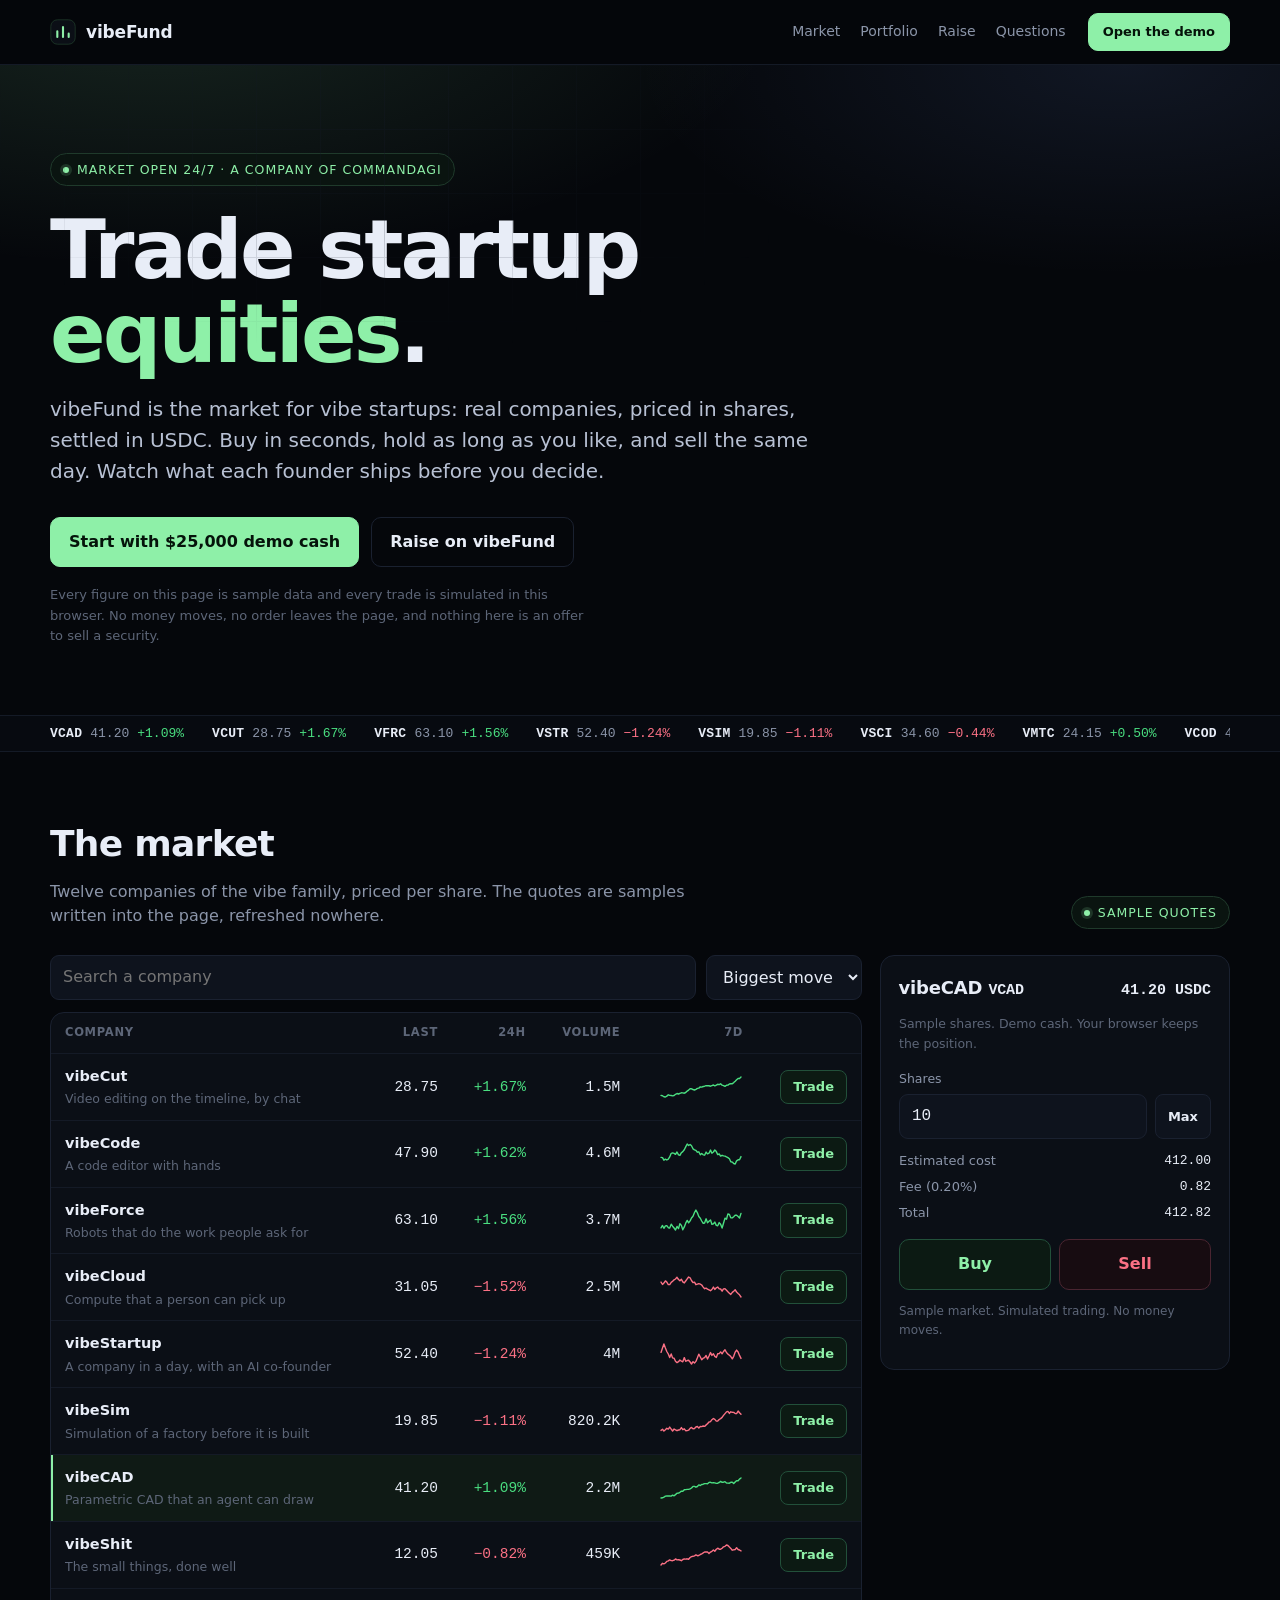
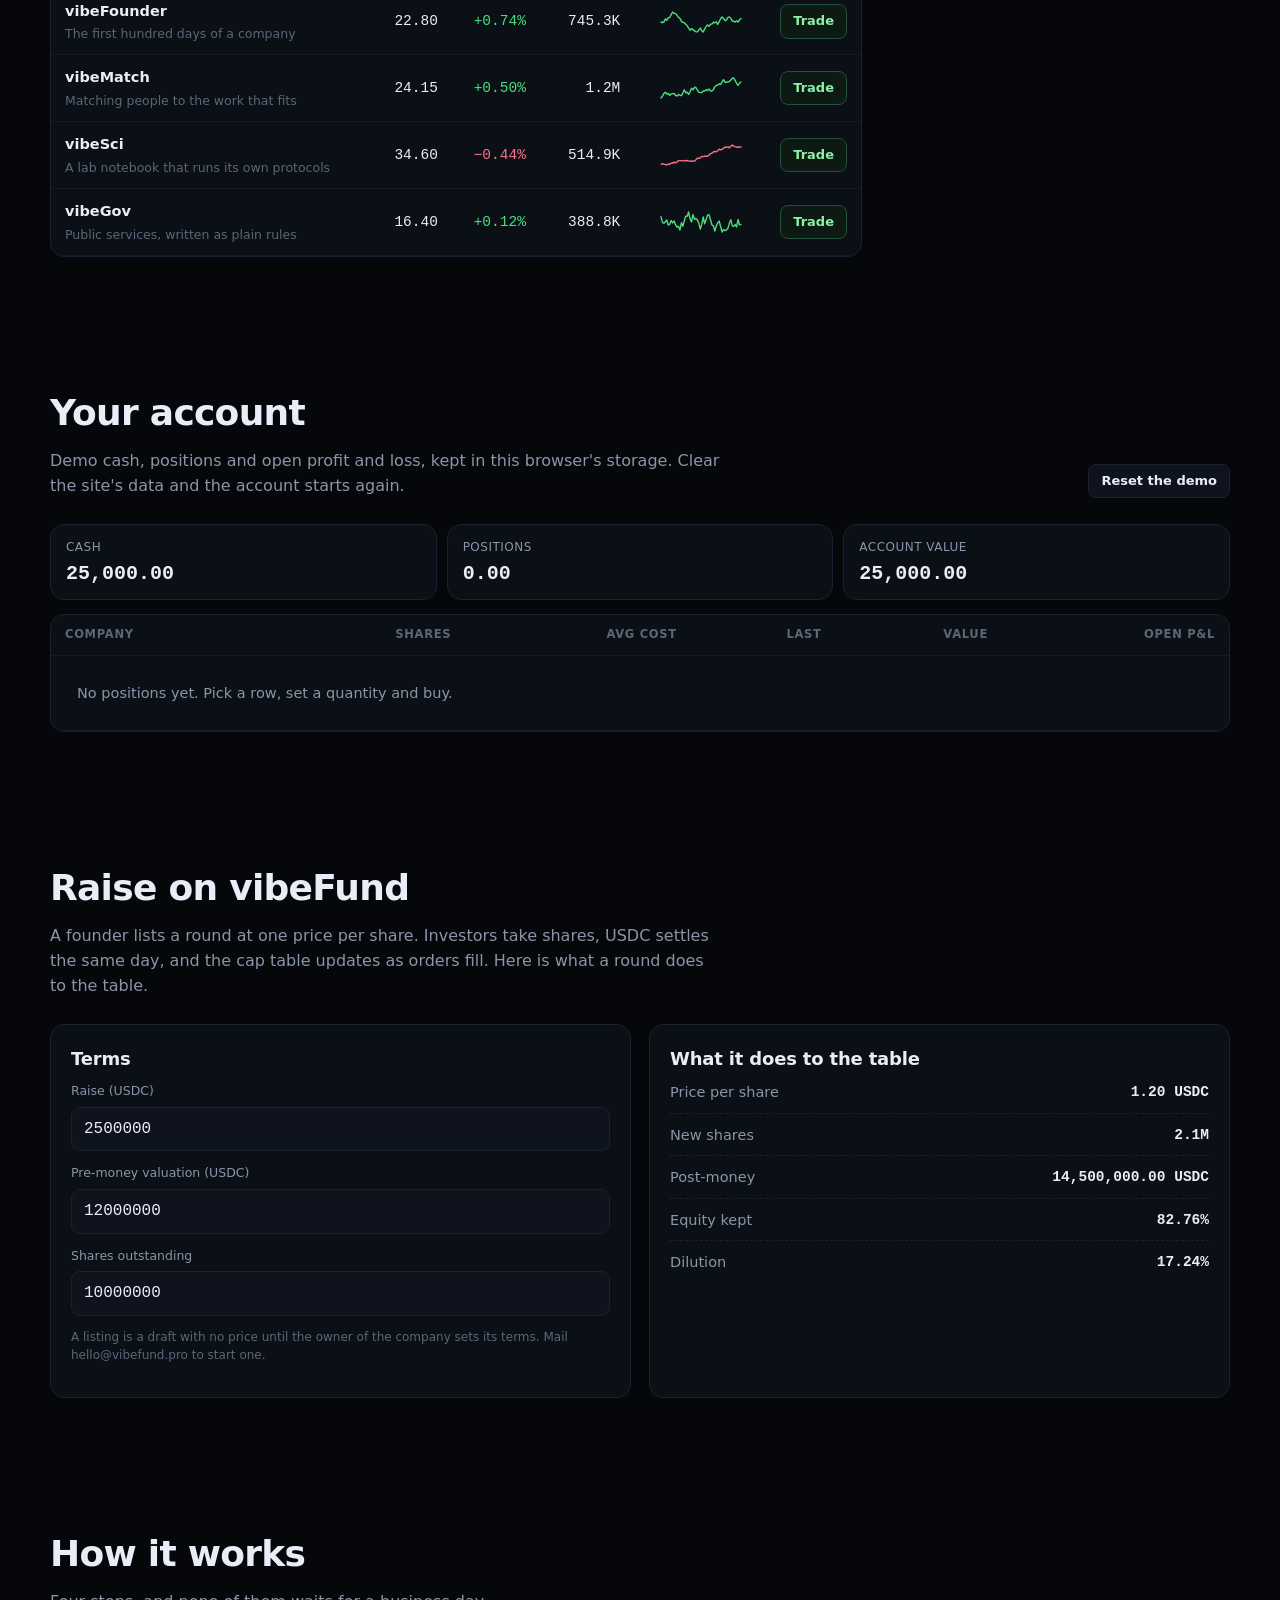
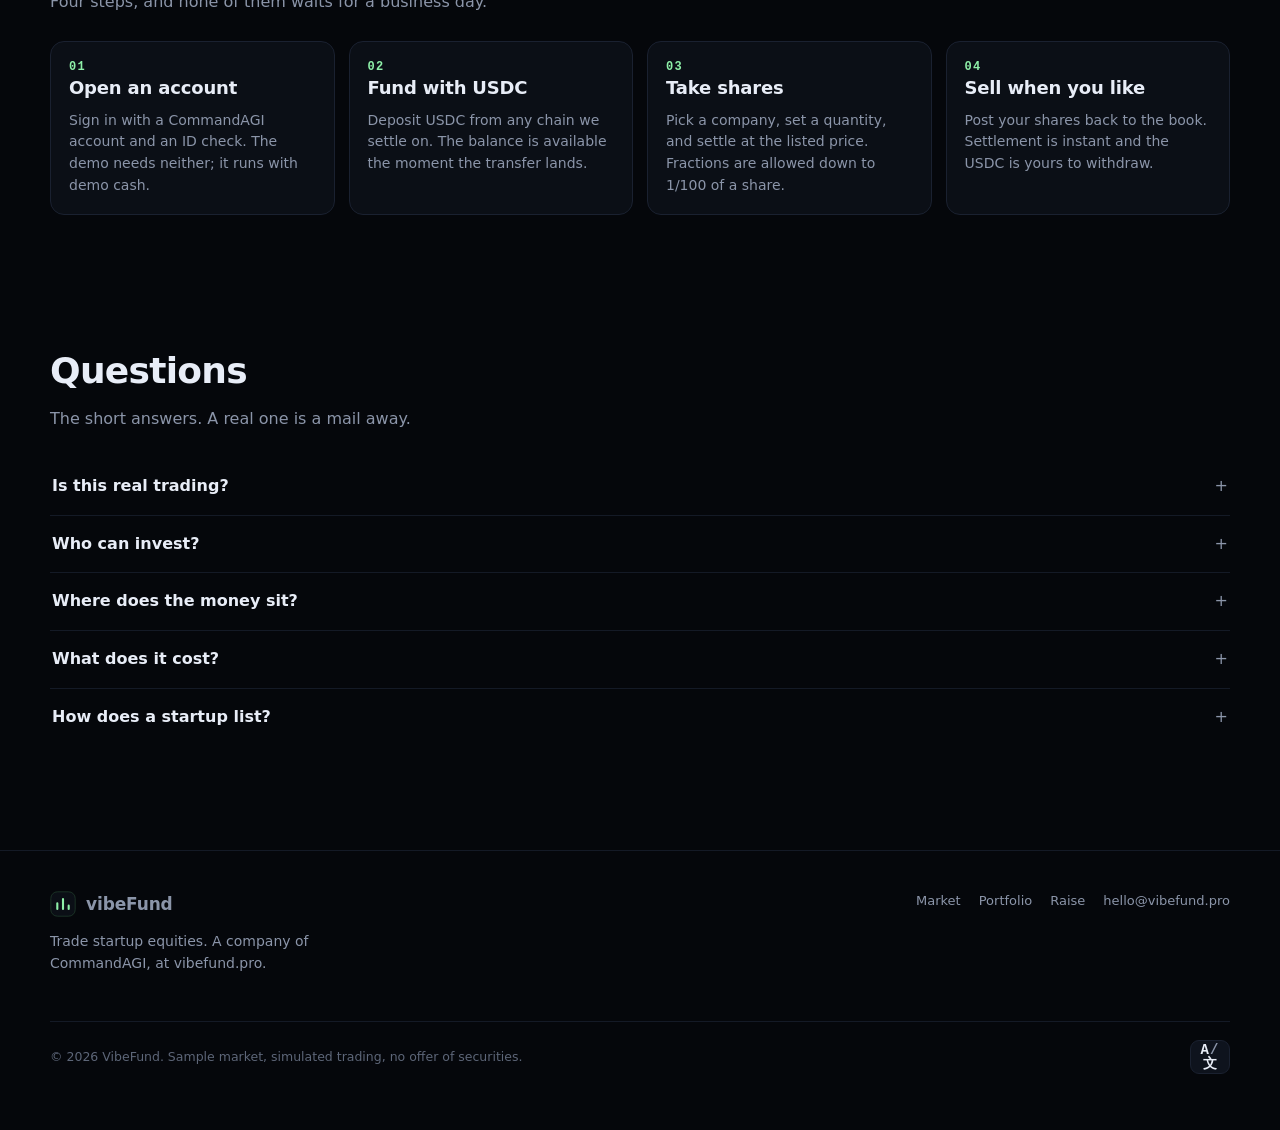
==== index.html @ a97413b3 "VibeFund as it is live on 2026-10-26 (deploy 4ececa54), mirrored from vibefund.commandagi.app" ====
<!doctype html>
<html lang="en">
<head>
<meta charset="utf-8">
<meta name="viewport" content="width=device-width, initial-scale=1">
<meta http-equiv="Content-Security-Policy" content="default-src 'self'; script-src 'self' https://static.cloudflareinsights.com; style-src 'self'; img-src 'self' data:; connect-src 'self' https://cloudflareinsights.com; font-src 'self'; form-action 'none'; base-uri 'none'">
<title>vibeFund — trade startup equities</title>
<meta name="description" content="vibeFund is the market for vibe startups: real companies, priced in shares, settled in USDC. The demo trades sample startups with simulated money in your browser.">
<meta name="theme-color" content="#05070b">
<meta property="og:title" content="vibeFund — trade startup equities">
<meta property="og:description" content="Real companies, priced in shares, settled in USDC. A company of CommandAGI.">
<meta property="og:type" content="website">
<link rel="icon" href="mark.svg" type="image/svg+xml">
<link rel="stylesheet" href="style.css">
<link rel="alternate" hreflang="en" href="/">
<link rel="alternate" hreflang="es" href="/es/">
<link rel="alternate" hreflang="zh-Hans" href="/zh/">
</head>
<body>
<a class="skip" href="#market">Skip to the market</a>

<header class="head">
  <div class="wrap head__in">
    <a class="brand" href="/">
      <svg viewBox="0 0 32 32" aria-hidden="true" focusable="false"><rect x="1" y="1" width="30" height="30" rx="8" fill="#0b0f16" stroke="#1f3a2b"/><path d="M9 22V15M16 22V10M23 22V18" stroke="#8ef0a8" stroke-width="2.6" stroke-linecap="round"/></svg>
      <span class="brand__word">vibeFund</span>
    </a>
    <nav aria-label="Sections">
      <a href="#market">Market</a>
      <a href="#portfolio">Portfolio</a>
      <a href="#raise">Raise</a>
      <a href="#questions">Questions</a>
    </nav>
    <a class="btn btn--primary" href="#market">Open the demo</a>
  </div>
</header>

<section class="hero">
  <div class="wrap">
    <span class="eyebrow"><span class="dot" aria-hidden="true"></span>Market open 24/7 · a company of CommandAGI</span>
    <h1>Trade startup <em>equities</em>.</h1>
    <p class="lead">vibeFund is the market for vibe startups: real companies, priced in shares, settled in USDC. Buy in seconds, hold as long as you like, and sell the same day. Watch what each founder ships before you decide.</p>
    <div class="acts">
      <a class="btn btn--primary" href="#market">Start with $25,000 demo cash</a>
      <a class="btn btn--ghost" href="#raise">Raise on vibeFund</a>
    </div>
    <p class="fine">Every figure on this page is sample data and every trade is simulated in this browser. No money moves, no order leaves the page, and nothing here is an offer to sell a security.</p>
  </div>
</section>

<div class="ticker" aria-hidden="true">
  <div class="wrap"><div class="ticker__track" id="ticker-track"></div></div>
</div>

<section class="band" id="market">
  <div class="wrap">
    <div class="band__head">
      <div>
        <h2>The market</h2>
        <p class="sub">Twelve companies of the vibe family, priced per share. The quotes are samples written into the page, refreshed nowhere.</p>
      </div>
      <span class="eyebrow"><span class="dot" aria-hidden="true"></span>Sample quotes</span>
    </div>

    <div class="floor">
      <div>
        <div class="controls">
          <label class="sr-only" for="filter">Search the market</label>
          <input id="filter" type="search" placeholder="Search a company" autocomplete="off">
          <label class="sr-only" for="sort">Sort by</label>
          <select id="sort">
            <option value="change">Biggest move</option>
            <option value="volume">Most traded</option>
            <option value="price">Price</option>
            <option value="name">Name</option>
          </select>
        </div>
        <div class="card table-scroll">
          <table>
            <caption class="sr-only">The vibe family's sample share prices</caption>
            <thead>
              <tr><th scope="col">Company</th><th scope="col">Last</th><th scope="col">24h</th><th scope="col" class="hide-sm">Volume</th><th scope="col" class="hide-sm">7d</th><th scope="col"><span class="sr-only">Trade</span></th></tr>
            </thead>
            <tbody id="market-body"></tbody>
          </table>
        </div>
        <noscript><p class="sub" style="margin-top:14px">The trading demo needs JavaScript. The rest of the page reads without it.</p></noscript>
      </div>

      <aside class="card ticket" aria-labelledby="ticket-title">
        <div class="ticket__head">
          <h3 id="ticket-title"><span id="ticket-name">vibeCAD</span> <span class="ticket__price" id="ticket-ticker">VCAD</span></h3>
          <span class="ticket__price" id="ticket-price">41.20 USDC</span>
        </div>
        <p class="ticket__hint">Sample shares. Demo cash. Your browser keeps the position.</p>
        <div class="field">
          <label for="qty">Shares</label>
          <div class="row">
            <input id="qty" type="number" min="1" step="1" value="10" inputmode="numeric">
            <button class="btn btn--tiny" type="button" id="qty-max">Max</button>
          </div>
        </div>
        <div class="ticket__est">
          <div><span id="est-label">Estimated cost</span><b id="est-cost">0.00</b></div>
          <div><span id="fee-label">Fee (0.20%)</span><b id="est-fee">0.00</b></div>
          <div><span id="total-label">Total</span><b id="est-total">0.00</b></div>
        </div>
        <div class="ticket__acts">
          <button class="btn btn--buy" type="button" id="ticket-buy">Buy</button>
          <button class="btn btn--sell" type="button" id="ticket-sell">Sell</button>
        </div>
        <p class="ticket__note" id="holdings-line"></p>
        <p class="ticket__note" id="sample-note">Sample market. Simulated trading. No money moves.</p>
      </aside>
    </div>
  </div>
</section>

<section class="band" id="portfolio">
  <div class="wrap">
    <div class="band__head">
      <div>
        <h2>Your account</h2>
        <p class="sub">Demo cash, positions and open profit and loss, kept in this browser's storage. Clear the site's data and the account starts again.</p>
      </div>
      <button class="btn btn--tiny" type="button" id="reset">Reset the demo</button>
    </div>
    <div class="stat-row">
      <div class="card stat"><div class="stat__k">Cash</div><div class="stat__v" id="stat-cash">25,000.00</div></div>
      <div class="card stat"><div class="stat__k">Positions</div><div class="stat__v" id="stat-holdings">0.00</div></div>
      <div class="card stat"><div class="stat__k">Account value</div><div class="stat__v" id="stat-total">25,000.00</div></div>
    </div>
    <div class="card table-scroll">
      <table class="holdings">
        <caption class="sr-only">Your demo positions</caption>
        <thead><tr><th scope="col">Company</th><th scope="col">Shares</th><th scope="col">Avg cost</th><th scope="col">Last</th><th scope="col">Value</th><th scope="col">Open P&amp;L</th></tr></thead>
        <tbody id="positions-body"></tbody>
      </table>
    </div>
  </div>
</section>

<section class="band" id="raise">
  <div class="wrap">
    <div class="band__head">
      <div>
        <h2>Raise on vibeFund</h2>
        <p class="sub">A founder lists a round at one price per share. Investors take shares, USDC settles the same day, and the cap table updates as orders fill. Here is what a round does to the table.</p>
      </div>
    </div>
    <div class="raise">
      <div class="card">
        <h3>Terms</h3>
        <div class="field">
          <label for="raise-amount">Raise (USDC)</label>
          <input id="raise-amount" type="number" min="0" step="50000" value="2500000" inputmode="numeric">
        </div>
        <div class="field">
          <label for="raise-pre">Pre-money valuation (USDC)</label>
          <input id="raise-pre" type="number" min="0" step="500000" value="12000000" inputmode="numeric">
        </div>
        <div class="field">
          <label for="raise-shares">Shares outstanding</label>
          <input id="raise-shares" type="number" min="1" step="100000" value="10000000" inputmode="numeric">
        </div>
        <p class="ticket__note">A listing is a draft with no price until the owner of the company sets its terms. Mail <a href="mailto:hello@vibefund.pro">hello@vibefund.pro</a> to start one.</p>
      </div>
      <div class="card">
        <h3>What it does to the table</h3>
        <div class="out" id="raise-out"></div>
      </div>
    </div>
  </div>
</section>

<section class="band" id="how">
  <div class="wrap">
    <div class="band__head"><div><h2>How it works</h2><p class="sub">Four steps, and none of them waits for a business day.</p></div></div>
    <div class="steps">
      <div class="card step"><div class="step__n">01</div><h3>Open an account</h3><p>Sign in with a CommandAGI account and an ID check. The demo needs neither; it runs with demo cash.</p></div>
      <div class="card step"><div class="step__n">02</div><h3>Fund with USDC</h3><p>Deposit USDC from any chain we settle on. The balance is available the moment the transfer lands.</p></div>
      <div class="card step"><div class="step__n">03</div><h3>Take shares</h3><p>Pick a company, set a quantity, and settle at the listed price. Fractions are allowed down to 1/100 of a share.</p></div>
      <div class="card step"><div class="step__n">04</div><h3>Sell when you like</h3><p>Post your shares back to the book. Settlement is instant and the USDC is yours to withdraw.</p></div>
    </div>
  </div>
</section>

<section class="band" id="questions">
  <div class="wrap">
    <div class="band__head"><div><h2>Questions</h2><p class="sub">The short answers. A real one is a mail away.</p></div></div>
    <details>
      <summary>Is this real trading?</summary>
      <p>No. This first version is a demo: the twelve companies and their prices are sample data written into the page, and the trades change numbers in your browser's storage. The market for real shares, with real settlement, opens when the owner launches it.</p>
    </details>
    <details>
      <summary>Who can invest?</summary>
      <p>Accredited investors in the jurisdictions vibeFund is registered in, and nobody else until that changes. The demo asks for nothing, so treat it as a picture of the product, not as an account.</p>
    </details>
    <details>
      <summary>Where does the money sit?</summary>
      <p>USDC in custody with the licensed custodian, in an account in your name. vibeFund does not lend it, stake it or hold it on its own book.</p>
    </details>
    <details>
      <summary>What does it cost?</summary>
      <p>No deposit or withdrawal fee and 0.20% per trade, both shown on the ticket before you confirm. The owner sets the final schedule before launch.</p>
    </details>
    <details>
      <summary>How does a startup list?</summary>
      <p>The founder sets a raise, a pre-money valuation and the shares outstanding. vibeFund reviews the company and its filings, then the round opens at one price per share. Write to <a href="mailto:hello@vibefund.pro">hello@vibefund.pro</a>.</p>
    </details>
  </div>
</section>

<footer class="foot">
  <div class="wrap">
    <div class="foot__cols">
      <div class="foot__pitch">
        <a class="brand" href="/"><svg viewBox="0 0 32 32" aria-hidden="true" focusable="false"><rect x="1" y="1" width="30" height="30" rx="8" fill="#0b0f16" stroke="#1f3a2b"/><path d="M9 22V15M16 22V10M23 22V18" stroke="#8ef0a8" stroke-width="2.6" stroke-linecap="round"/></svg><span class="brand__word">vibeFund</span></a>
        <p>Trade startup equities. A company of CommandAGI, at vibefund.pro.</p>
      </div>
      <div class="foot__links">
        <a href="#market">Market</a>
        <a href="#portfolio">Portfolio</a>
        <a href="#raise">Raise</a>
        <a href="mailto:hello@vibefund.pro">hello@vibefund.pro</a>
      </div>
    </div>
    <div class="foot__base">
      <span>© 2026 VibeFund. Sample market, simulated trading, no offer of securities.</span>
      <div class="lang">
        <button type="button" class="lang-btn" commandfor="lang-dialog" command="show-modal" aria-haspopup="dialog" aria-label="Language" title="Language"><span class="lang-btn__glyph" aria-hidden="true">A<span>/</span><span lang="zh-Hans">文</span></span></button>
        <noscript><nav class="lang-links" aria-label="Languages"><a href="/" hreflang="en">English</a><a href="/es/" hreflang="es">Español</a><a href="/zh/" hreflang="zh-Hans">简体中文</a></nav></noscript>
        <dialog id="lang-dialog" class="lang-dialog" aria-labelledby="lang-dialog-title" closedby="any">
          <div class="lang-dialog__box">
            <div class="lang-dialog__head">
              <h2 id="lang-dialog-title">Language</h2>
              <form method="dialog"><button class="lang-dialog__close" aria-label="Close"><svg viewBox="0 0 16 16" aria-hidden="true" focusable="false"><path d="M3.5 3.5l9 9M12.5 3.5l-9 9" stroke="currentColor" stroke-width="1.5" stroke-linecap="round"/></svg></button></form>
            </div>
            <ul class="lang-list">
              <li><a href="/" hreflang="en" aria-current="true"><span lang="en">English</span><svg class="lang-list__check" viewBox="0 0 16 16" aria-hidden="true" focusable="false"><path d="M3 8.5l3.2 3L13 4.5" fill="none" stroke="currentColor" stroke-width="1.6" stroke-linecap="round" stroke-linejoin="round"/></svg></a></li>
              <li><a href="/es/" hreflang="es"><span lang="es">Español</span></a></li>
              <li><a href="/zh/" hreflang="zh-Hans"><span lang="zh-Hans">简体中文</span></a></li>
            </ul>
          </div>
        </dialog>
      </div>
    </div>
  </div>
</footer>

<div class="toast" id="toast" role="status" aria-live="polite" data-show="false"></div>
<script src="app.js" defer></script>
</body>
</html>
---- style.css ----
/* vibeFund: one stylesheet for every locale's page. No external font, no image of a person. */

:root {
    --bg: #05070b;
    --panel: #0b0f16;
    --panel-2: #0e131d;
    --line: #1a2130;
    --line-soft: #141a26;
    --ink: #e8edf7;
    --muted: #8b95a9;
    --dim: #5d6678;
    --accent: #8ef0a8;
    --accent-ink: #05130a;
    --up: #4ade80;
    --down: #fb7185;
    --radius: 14px;
    --wrap: 1180px;
    --mono: ui-monospace, SFMono-Regular, "SF Mono", Menlo, Consolas, "Liberation Mono", monospace;
    color-scheme: dark;
}

* { box-sizing: border-box; }

html { scroll-behavior: smooth; }

body {
    margin: 0;
    background: var(--bg);
    color: var(--ink);
    font: 16px/1.55 system-ui, -apple-system, "Segoe UI", Roboto, "Helvetica Neue", Arial, sans-serif;
    -webkit-font-smoothing: antialiased;
}

a { color: inherit; text-decoration: none; }
a:hover { color: var(--accent); }

.wrap { width: min(var(--wrap), 100% - 40px); margin-inline: auto; }

.skip {
    position: absolute; left: -9999px; top: 0; background: var(--accent); color: var(--accent-ink);
    padding: 10px 14px; border-radius: 0 0 10px 0; font-weight: 600;
}
.skip:focus { left: 0; z-index: 20; }

/* the head */

.head {
    position: sticky; top: 0; z-index: 10;
    background: color-mix(in srgb, var(--bg) 88%, transparent);
    backdrop-filter: blur(10px);
    border-bottom: 1px solid var(--line-soft);
}
.head__in { display: flex; align-items: center; gap: 22px; height: 64px; }
.brand { display: flex; align-items: center; gap: 10px; font-weight: 650; letter-spacing: -0.01em; }
.brand svg { width: 26px; height: 26px; display: block; }
.brand__word { font-size: 17px; }
.head nav { display: flex; gap: 20px; margin-inline-start: auto; font-size: 14px; color: var(--muted); }
.head nav a:hover { color: var(--ink); }
.head .btn { padding: 8px 14px; font-size: 13px; }
@media (max-width: 720px) { .head nav { display: none; } }

/* buttons */

.btn {
    display: inline-flex; align-items: center; gap: 8px; border: 1px solid var(--line);
    background: var(--panel-2); color: var(--ink); font: inherit; font-weight: 600;
    padding: 12px 18px; border-radius: 10px; cursor: pointer; transition: border-color .15s, background .15s, transform .05s;
}
.btn:hover { border-color: #2a3550; }
.btn:active { transform: translateY(1px); }
.btn--primary { background: var(--accent); border-color: var(--accent); color: var(--accent-ink); }
.btn--primary:hover { background: #a6f6ba; }
.btn--ghost { background: transparent; }
.btn--buy { border-color: #22503a; color: var(--accent); background: #0c1a13; }
.btn--sell { border-color: #4a2531; color: var(--down); background: #170c11; }
.btn--tiny { padding: 6px 12px; font-size: 13px; border-radius: 8px; }

/* hero */

.hero { position: relative; padding: 88px 0 56px; overflow: hidden; }
.hero::before {
    content: ""; position: absolute; inset: 0;
    background:
        radial-gradient(900px 380px at 12% -10%, rgba(142, 240, 168, .13), transparent 70%),
        radial-gradient(700px 300px at 88% 0%, rgba(122, 162, 255, .10), transparent 70%),
        linear-gradient(180deg, transparent 60%, var(--bg));
    pointer-events: none;
}
.hero::after {
    content: ""; position: absolute; inset: 0; pointer-events: none; opacity: .35;
    background-image: linear-gradient(var(--line-soft) 1px, transparent 1px), linear-gradient(90deg, var(--line-soft) 1px, transparent 1px);
    background-size: 64px 64px;
    mask-image: radial-gradient(600px 300px at 30% 10%, #000, transparent 75%);
}
.hero > * { position: relative; }
.eyebrow {
    display: inline-flex; align-items: center; gap: 8px; font-size: 12.5px; letter-spacing: .08em;
    text-transform: uppercase; color: var(--accent); border: 1px solid #1f3a2b; background: #0a1410;
    padding: 6px 12px; border-radius: 999px;
}
.eyebrow .dot { width: 6px; height: 6px; border-radius: 50%; background: var(--accent); box-shadow: 0 0 0 3px rgba(142,240,168,.15); }
.hero h1 {
    font-size: clamp(42px, 7vw, 82px); line-height: 1.02; letter-spacing: -0.035em;
    margin: 22px 0 18px; max-width: 15ch; font-weight: 680;
}
.hero h1 em { font-style: normal; color: var(--accent); }
.hero p.lead { font-size: clamp(17px, 2vw, 20px); color: #b8c1d4; max-width: 62ch; margin: 0 0 30px; }
.hero .acts { display: flex; flex-wrap: wrap; gap: 12px; }
.hero .fine { margin-top: 18px; font-size: 13px; color: var(--dim); max-width: 66ch; }

/* the strip of prices under the hero */

.ticker { border-block: 1px solid var(--line-soft); background: #070a10; overflow: clip; }
.ticker .wrap { overflow: clip; }
.ticker__track { display: flex; gap: 28px; padding: 11px 0; font: 13px/1 var(--mono); color: var(--muted); white-space: nowrap; min-width: 0; }
.ticker__item { display: inline-flex; gap: 8px; align-items: baseline; }
.ticker__item b { color: var(--ink); font-weight: 600; letter-spacing: .02em; }

/* sections */

section.band { padding: 64px 0; }
.band__head { display: flex; align-items: end; justify-content: space-between; gap: 20px; margin-bottom: 26px; flex-wrap: wrap; }
h2 { font-size: clamp(26px, 3vw, 36px); letter-spacing: -0.02em; margin: 0 0 8px; font-weight: 650; }
h3 { font-size: 18px; margin: 0 0 8px; letter-spacing: -0.01em; }
.sub { color: var(--muted); margin: 0; max-width: 66ch; }

.card { background: var(--panel); border: 1px solid var(--line); border-radius: var(--radius); }

/* the trading floor */

.floor { display: grid; grid-template-columns: minmax(0, 1fr) 350px; gap: 18px; align-items: start; }
@media (max-width: 980px) { .floor { grid-template-columns: 1fr; } }

.controls { display: flex; gap: 10px; flex-wrap: wrap; margin-bottom: 12px; }
.controls input, .controls select, .field input, .field select {
    font: inherit; color: var(--ink); background: var(--panel-2); border: 1px solid var(--line);
    border-radius: 9px; padding: 9px 12px; min-width: 0;
}
.controls input[type="search"] { flex: 1 1 220px; }
.controls :focus-visible, .field input:focus-visible, .field select:focus-visible, .btn:focus-visible {
    outline: 2px solid var(--accent); outline-offset: 2px;
}

.stat-row { display: grid; grid-template-columns: repeat(3, minmax(0, 1fr)); gap: 10px; margin-bottom: 14px; }
.stat { padding: 13px 15px; }
.stat__k { font-size: 12px; color: var(--muted); letter-spacing: .04em; text-transform: uppercase; }
.stat__v { font: 600 20px/1.2 var(--mono); font-variant-numeric: tabular-nums; margin-top: 5px; }
.stat__v small { font: 500 12px var(--mono); color: var(--muted); }

/* A table wider than a phone scrolls inside its card; the page itself never scrolls sideways. */
.table-scroll { overflow-x: auto; }
.table-scroll table { min-width: 620px; }
@media (max-width: 720px) {
    .table-scroll table { min-width: 460px; }
    .hide-sm { display: none; }
}

table { width: 100%; border-collapse: collapse; }
th, td { text-align: right; padding: 11px 14px; border-bottom: 1px solid var(--line-soft); white-space: nowrap; }
th { font-size: 11.5px; letter-spacing: .06em; text-transform: uppercase; color: var(--dim); font-weight: 600; }
th:first-child, td:first-child { text-align: left; }
tbody tr { cursor: pointer; }
tbody tr:hover { background: #0d131d; }
tbody tr[aria-selected="true"] { background: #0f1a15; box-shadow: inset 2px 0 0 var(--accent); }
td { font-size: 14.5px; }
.num { font-family: var(--mono); font-variant-numeric: tabular-nums; }
.co { display: flex; flex-direction: column; gap: 2px; }
.co b { font-weight: 600; }
.co span { font-size: 12.5px; color: var(--dim); }
.up { color: var(--up); }
.down { color: var(--down); }
.spark { width: 84px; height: 24px; vertical-align: middle; }

.empty { padding: 26px; text-align: center; color: var(--muted); font-size: 14.5px; }

/* the ticket */

.ticket { position: sticky; top: 78px; padding: 18px; }
.ticket__head { display: flex; align-items: baseline; justify-content: space-between; gap: 10px; margin-bottom: 4px; }
.ticket__price { font: 600 15px var(--mono); }
.ticket__hint { color: var(--dim); font-size: 12.5px; margin: 0 0 16px; }
.field { display: grid; gap: 6px; margin-bottom: 12px; }
.field label { font-size: 12.5px; color: var(--muted); }
.field input { width: 100%; font-family: var(--mono); }
.field .row { display: flex; gap: 8px; }
.field .row input { flex: 1; }
.ticket__est { display: grid; gap: 6px; font-size: 13px; color: var(--muted); margin: 4px 0 16px; }
.ticket__est div { display: flex; justify-content: space-between; }
.ticket__est b { color: var(--ink); font-family: var(--mono); font-variant-numeric: tabular-nums; font-weight: 500; }
.ticket__acts { display: grid; grid-template-columns: 1fr 1fr; gap: 8px; }
.ticket__acts .btn { justify-content: center; }
.ticket__note { margin-top: 12px; font-size: 12px; color: var(--dim); }

/* portfolio */

.portfolio-grid { display: grid; grid-template-columns: minmax(0, 1fr); gap: 14px; }
.holdings > tbody > tr { cursor: default; }

/* raise */

.raise { display: grid; grid-template-columns: minmax(0, 1fr) minmax(0, 1fr); gap: 18px; }
@media (max-width: 860px) { .raise { grid-template-columns: 1fr; } }
.raise .card { padding: 20px; }
.out { display: grid; gap: 10px; }
.out div { display: flex; justify-content: space-between; gap: 12px; border-bottom: 1px dashed var(--line); padding-bottom: 9px; font-size: 14.5px; color: var(--muted); }
.out div:last-child { border-bottom: 0; }
.out b { font-family: var(--mono); font-variant-numeric: tabular-nums; color: var(--ink); font-weight: 600; }

/* steps and questions */

.steps { display: grid; grid-template-columns: repeat(4, minmax(0, 1fr)); gap: 14px; }
@media (max-width: 900px) { .steps { grid-template-columns: repeat(2, minmax(0, 1fr)); } }
@media (max-width: 560px) { .steps { grid-template-columns: 1fr; } }
.step { padding: 18px; }
.step__n { font: 600 12px var(--mono); color: var(--accent); letter-spacing: .1em; }
.step p { margin: 8px 0 0; font-size: 14px; color: var(--muted); }

details { border-bottom: 1px solid var(--line-soft); padding: 16px 2px; }
details:last-of-type { border-bottom: 0; }
summary { cursor: pointer; font-weight: 600; font-size: 16px; list-style: none; display: flex; justify-content: space-between; gap: 14px; }
summary::-webkit-details-marker { display: none; }
summary::after { content: "+"; color: var(--muted); font-weight: 400; }
details[open] summary::after { content: "–"; }
details p { color: var(--muted); margin: 10px 0 0; max-width: 78ch; }

/* the footer, with the language button (the A/文 glyph) */

.foot { border-top: 1px solid var(--line-soft); padding: 40px 0 56px; margin-top: 40px; }
.foot__cols { display: flex; flex-wrap: wrap; gap: 28px; justify-content: space-between; align-items: start; }
.foot__pitch { max-width: 40ch; color: var(--muted); font-size: 14px; }
.foot__base { display: flex; flex-wrap: wrap; align-items: center; justify-content: space-between; gap: 14px; margin-top: 32px; padding-top: 18px; border-top: 1px solid var(--line-soft); color: var(--dim); font-size: 12.5px; }
.foot__links { display: flex; gap: 18px; color: var(--muted); font-size: 13px; flex-wrap: wrap; }

.lang { position: relative; }
.lang-btn {
    display: inline-flex; align-items: center; justify-content: center; width: 40px; height: 34px;
    border: 1px solid var(--line); border-radius: 9px; background: var(--panel-2); color: var(--ink);
    font: 600 14px/1 var(--mono); cursor: pointer;
}
.lang-btn:hover { border-color: #2a3550; }
.lang-btn__glyph span:first-child { color: var(--muted); margin: 0 1px; }
.lang-dialog { border: 1px solid var(--line); border-radius: 16px; background: var(--panel); color: var(--ink); padding: 0; width: min(360px, 92vw); }
.lang-dialog::backdrop { background: rgba(0, 0, 0, .62); backdrop-filter: blur(3px); }
.lang-dialog__box { padding: 18px 20px 20px; }
.lang-dialog__head { display: flex; align-items: center; justify-content: space-between; margin-bottom: 12px; }
.lang-dialog__head h2 { font-size: 17px; margin: 0; }
.lang-dialog__close { border: 0; background: none; color: var(--muted); cursor: pointer; padding: 6px; border-radius: 8px; }
.lang-dialog__close:hover { background: var(--panel-2); color: var(--ink); }
.lang-dialog__close svg { width: 15px; height: 15px; display: block; }
.lang-list { list-style: none; margin: 0; padding: 0; display: grid; gap: 4px; }
.lang-list a { display: flex; align-items: center; justify-content: space-between; padding: 10px 12px; border-radius: 9px; border: 1px solid transparent; }
.lang-list a:hover { background: var(--panel-2); border-color: var(--line); }
.lang-list a[aria-current="true"] { background: #0c1a13; border-color: #1f3a2b; color: var(--accent); }
.lang-list__check { width: 15px; height: 15px; }
.lang-links { display: flex; gap: 10px; }
.lang-links a { border: 1px solid var(--line); border-radius: 8px; padding: 5px 9px; }

.sr-only {
    position: absolute; width: 1px; height: 1px; padding: 0; margin: -1px; overflow: hidden;
    clip: rect(0 0 0 0); white-space: nowrap; border: 0;
}

.toast {
    position: fixed; left: 50%; bottom: 24px; transform: translate(-50%, 20px); opacity: 0;
    background: var(--accent); color: var(--accent-ink); font-weight: 600; font-size: 14px;
    padding: 10px 16px; border-radius: 10px; pointer-events: none; transition: opacity .18s, transform .18s; z-index: 30;
}
.toast[data-show="true"] { opacity: 1; transform: translate(-50%, 0); }

@media (prefers-reduced-motion: reduce) {
    html { scroll-behavior: auto; }
    .toast { transition: none; }
    .btn { transition: none; }
}
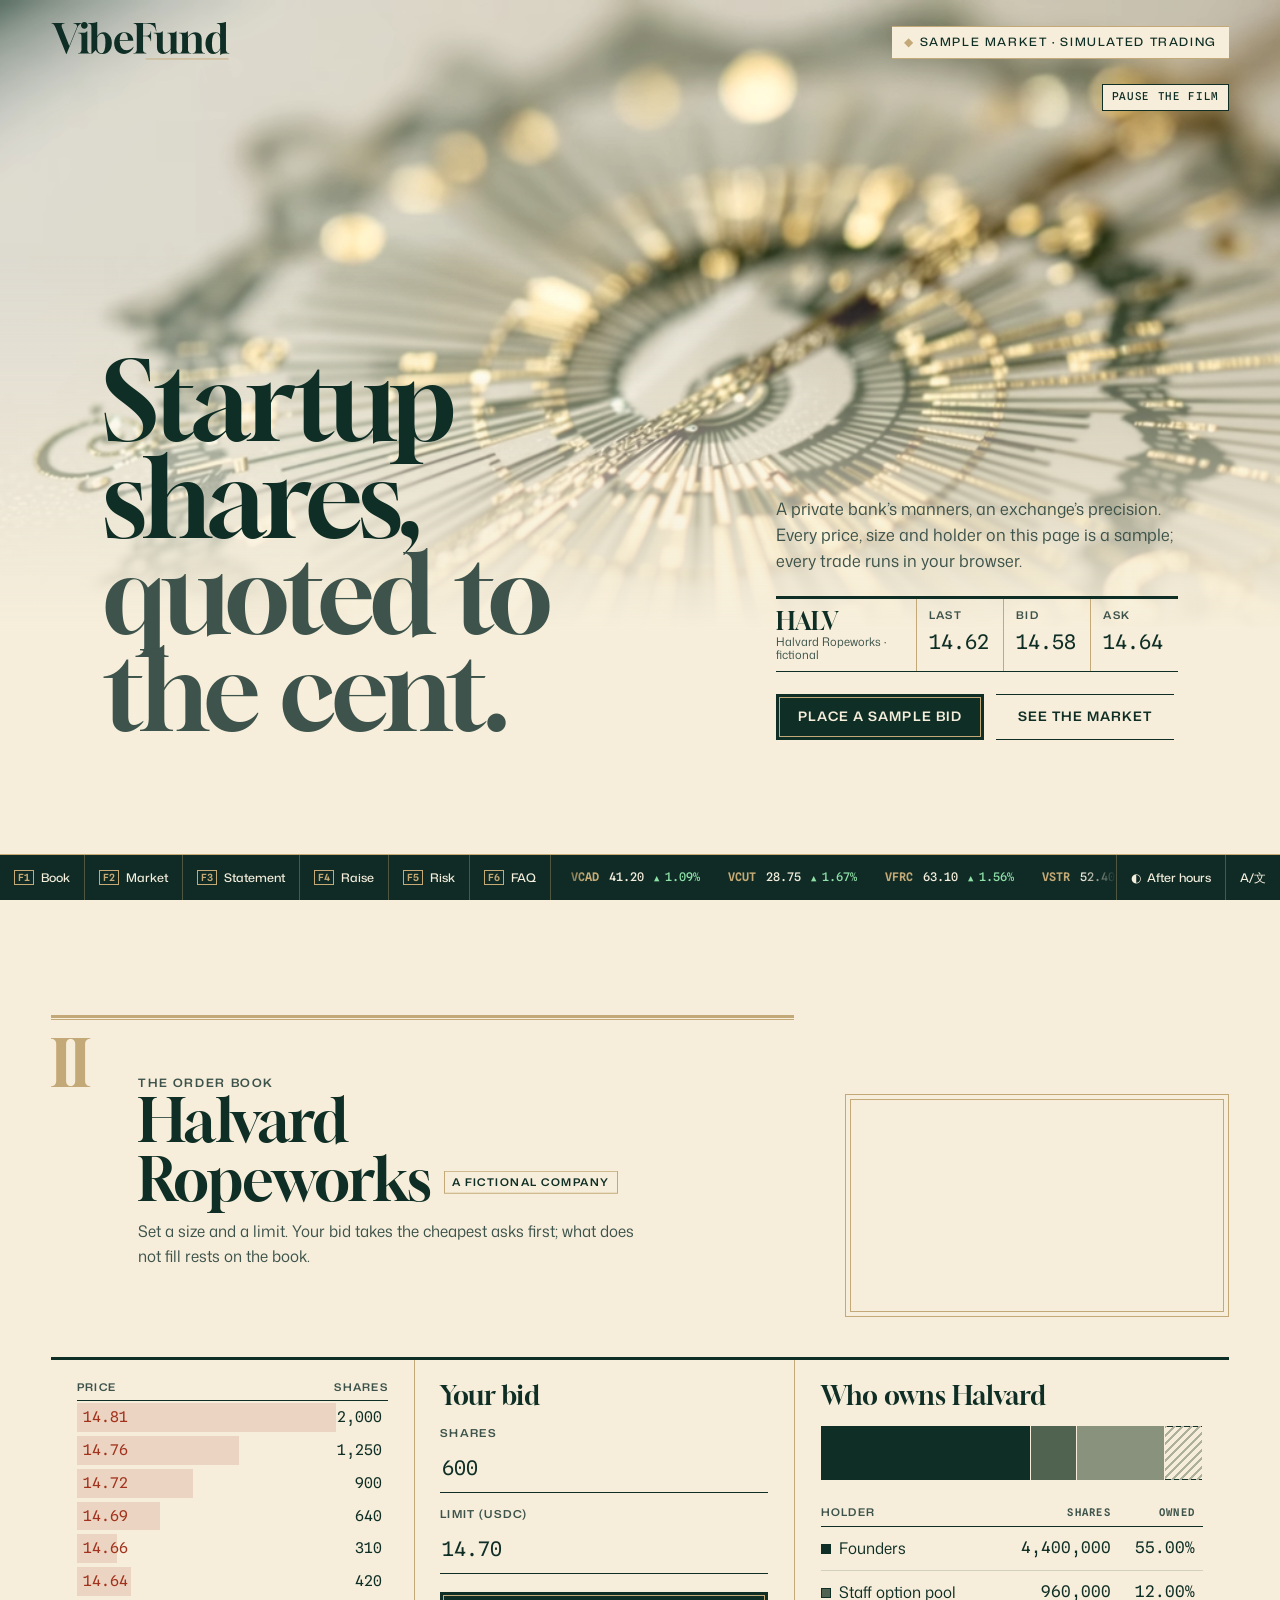
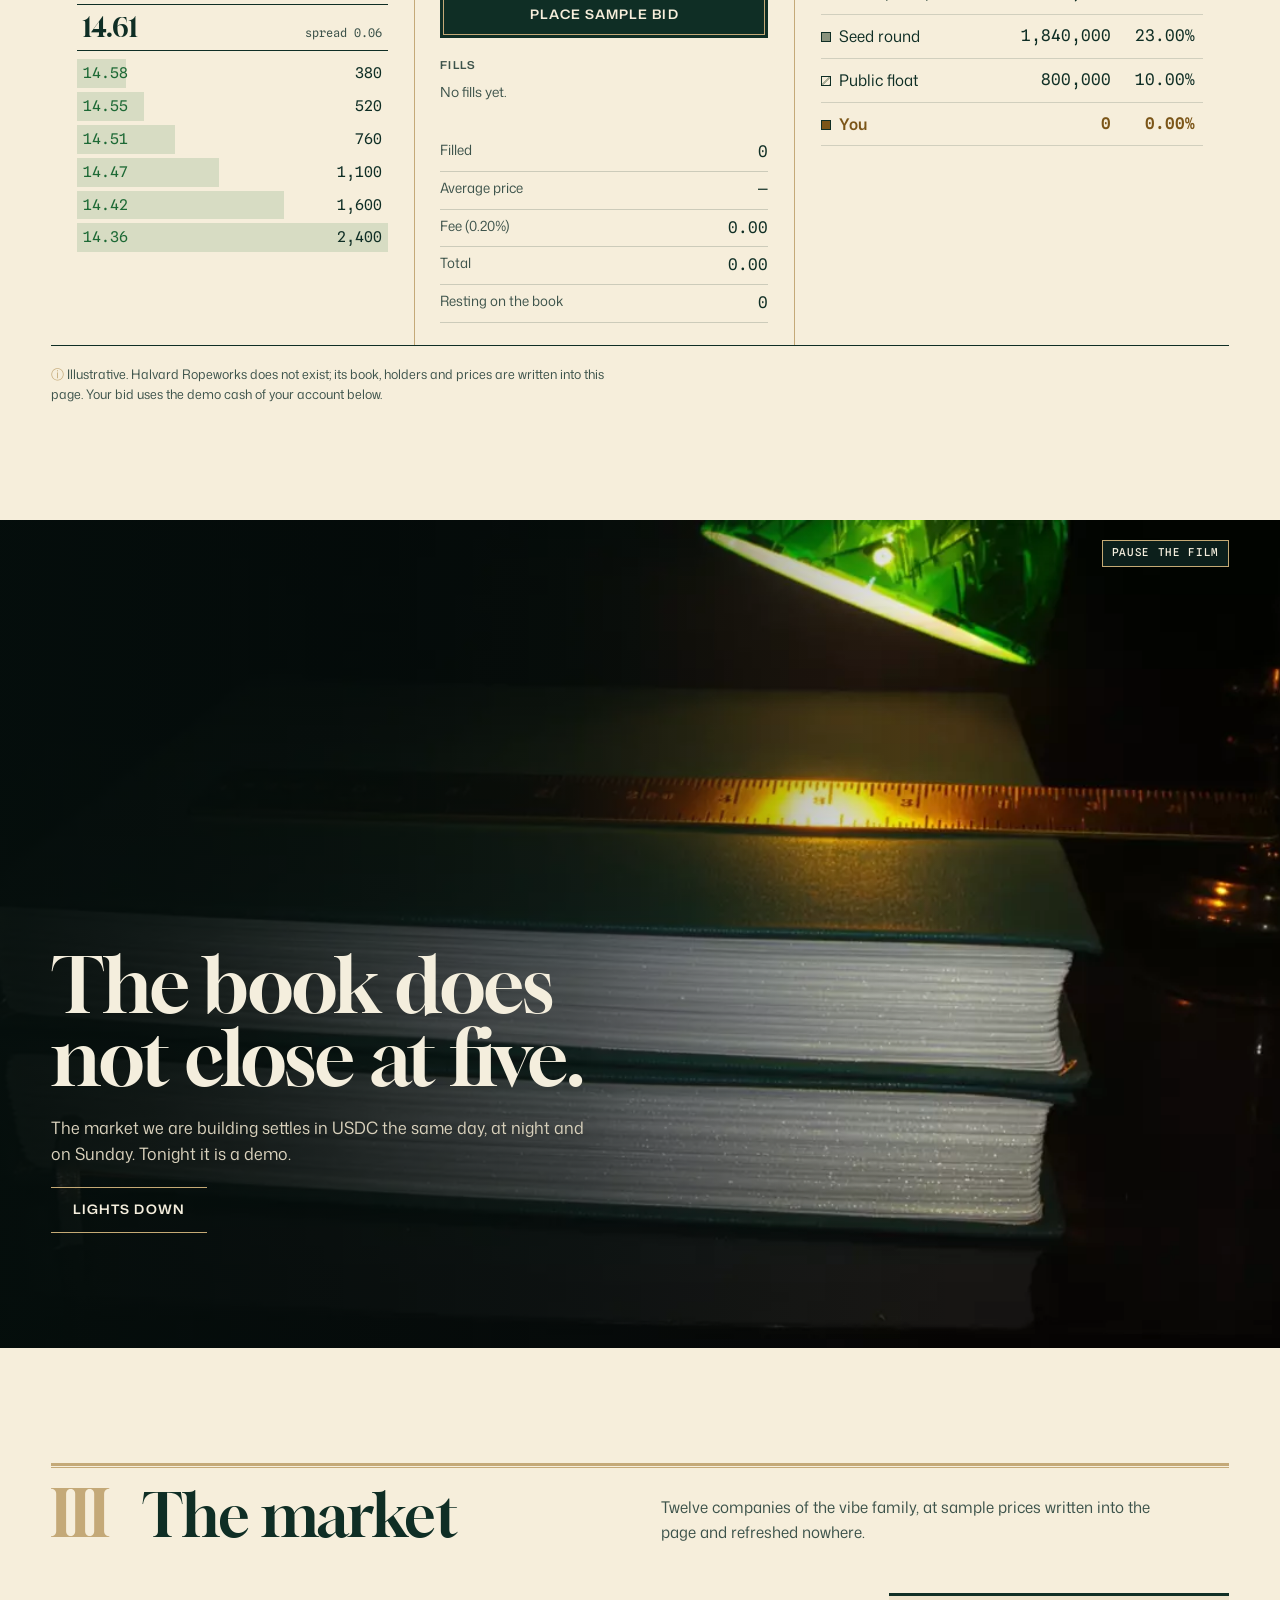
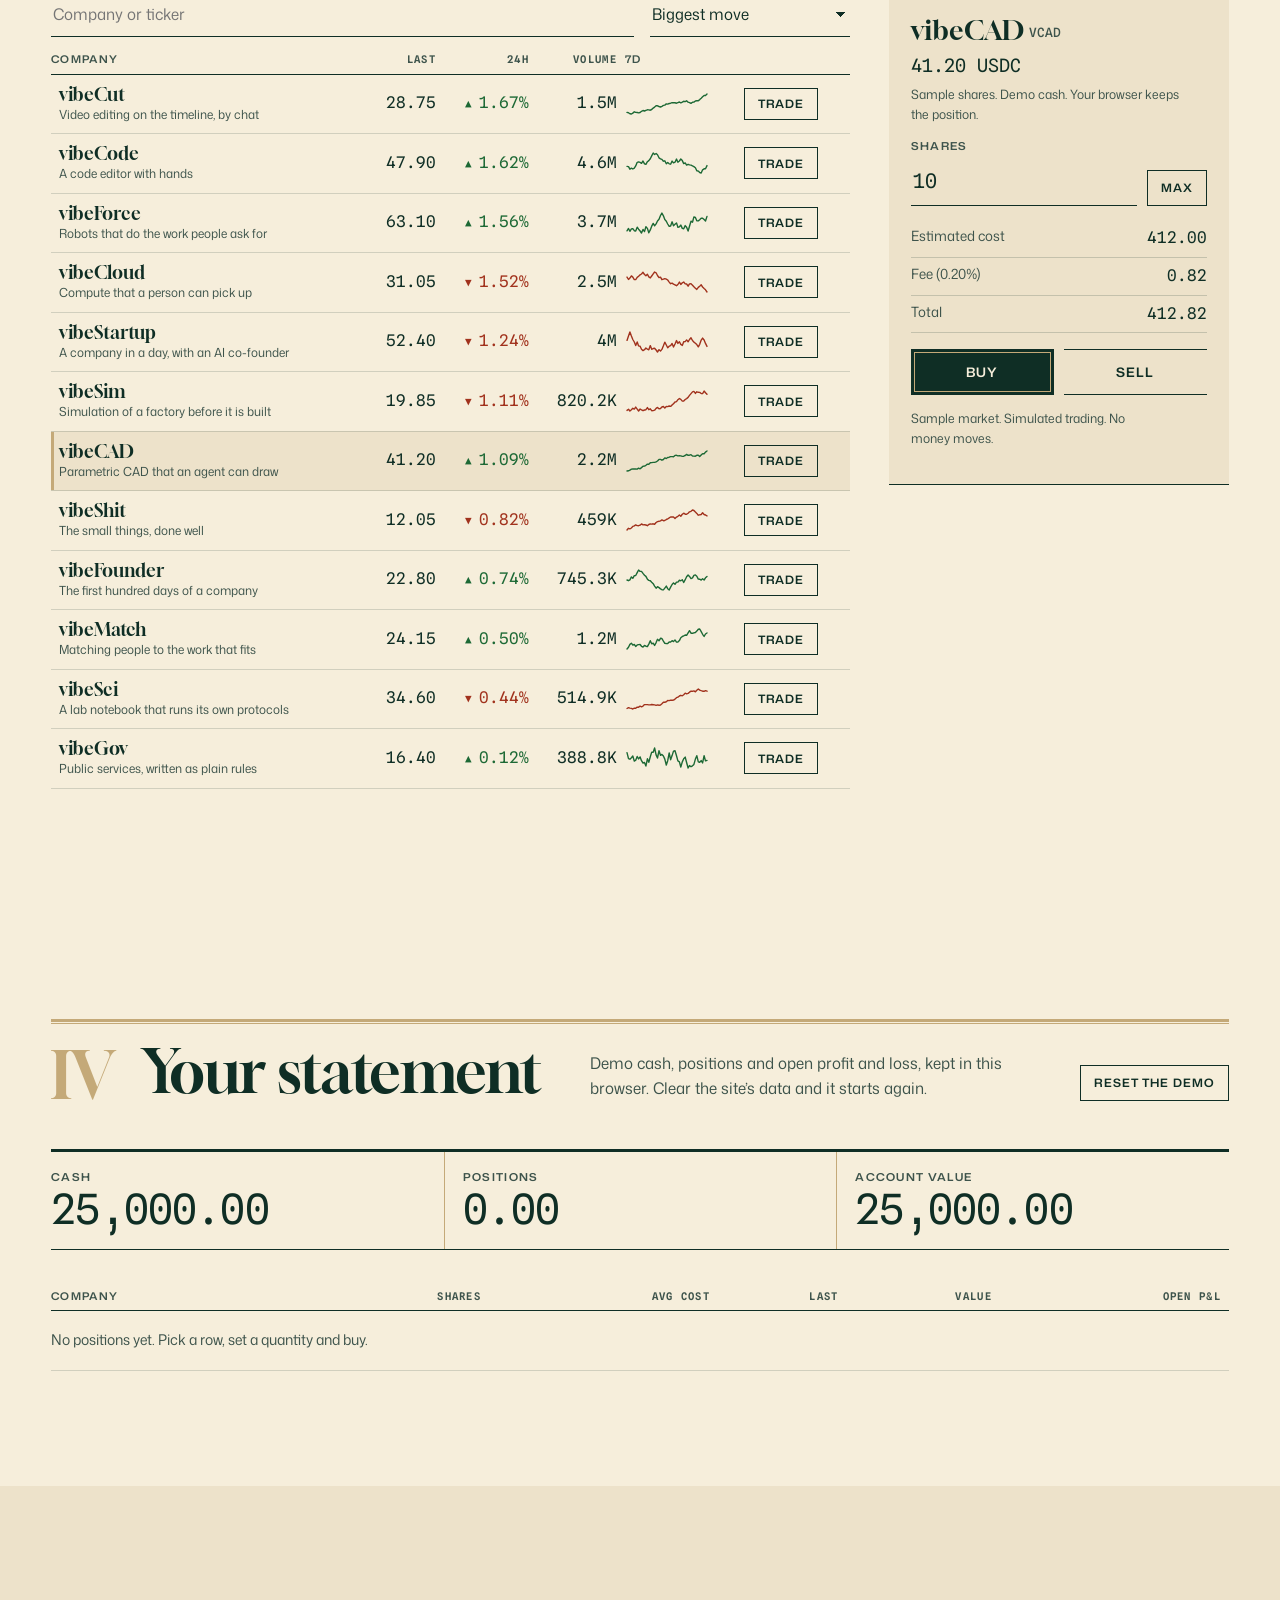
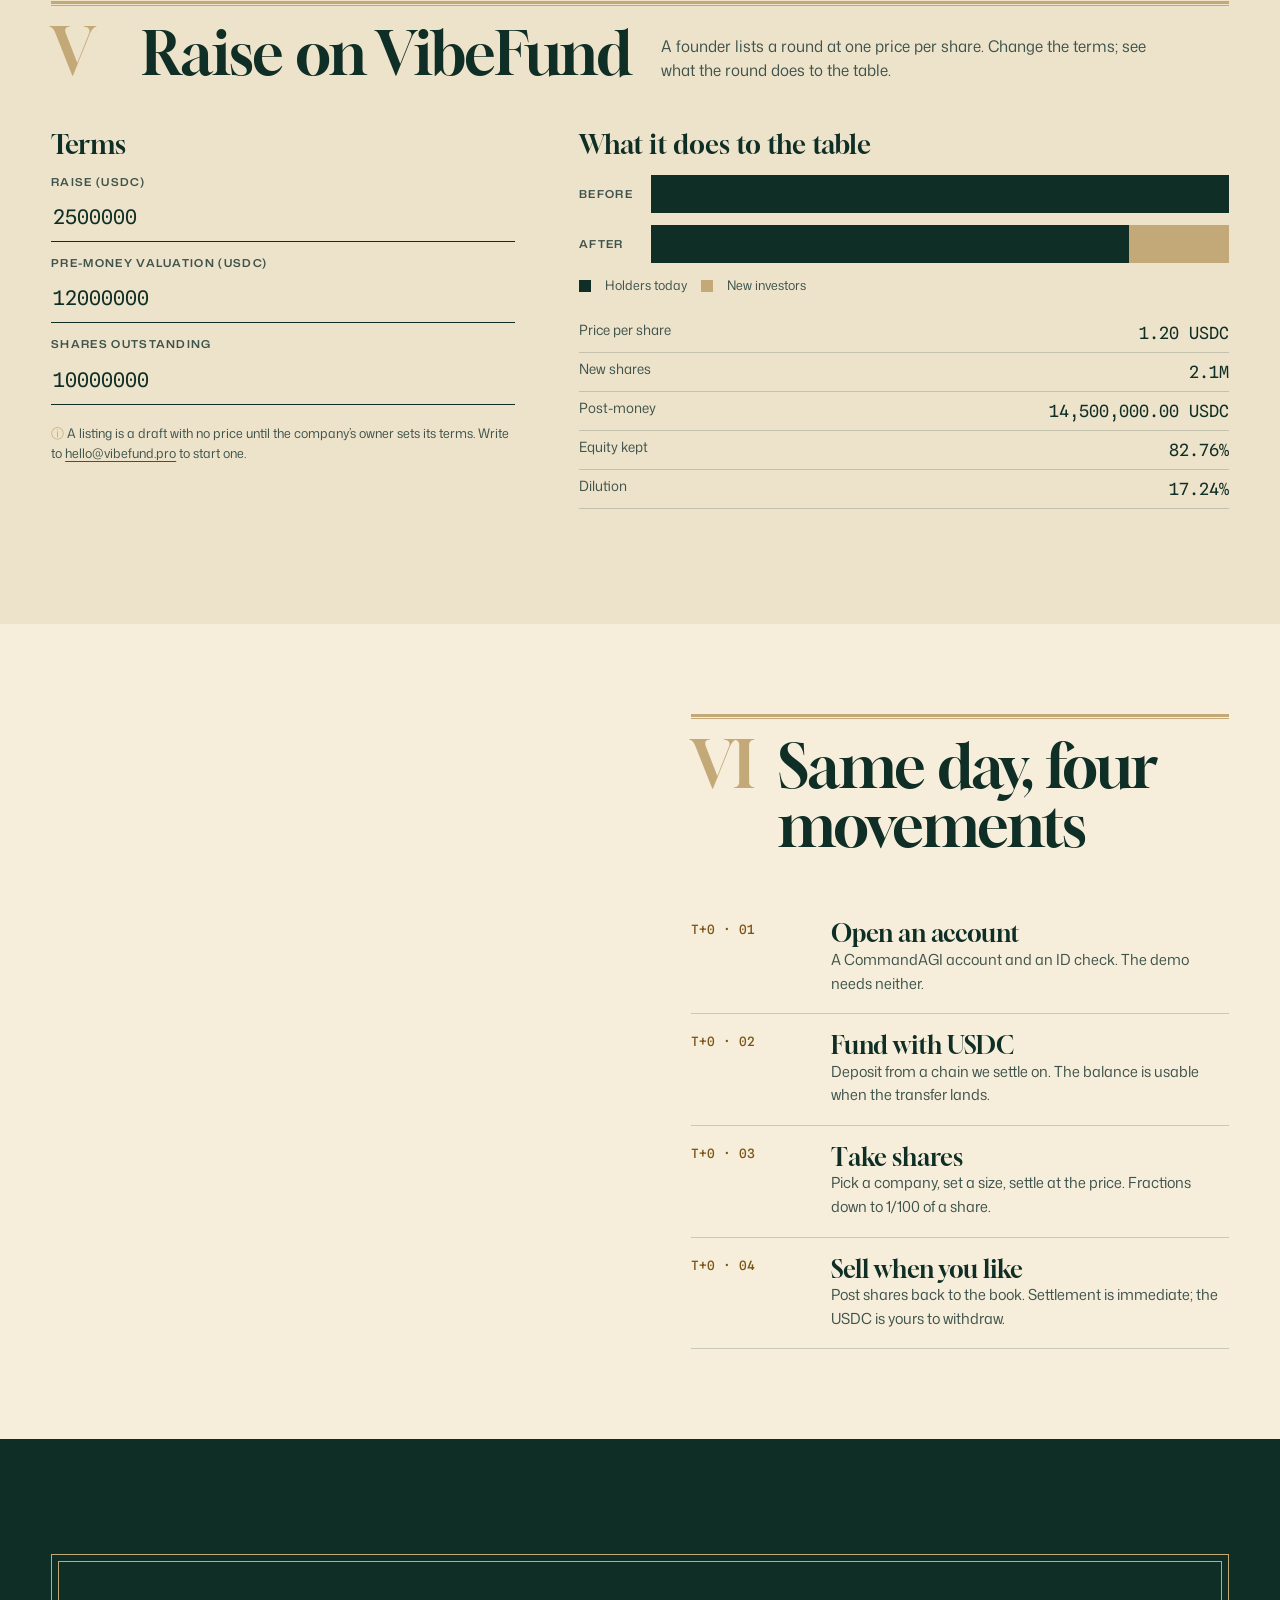
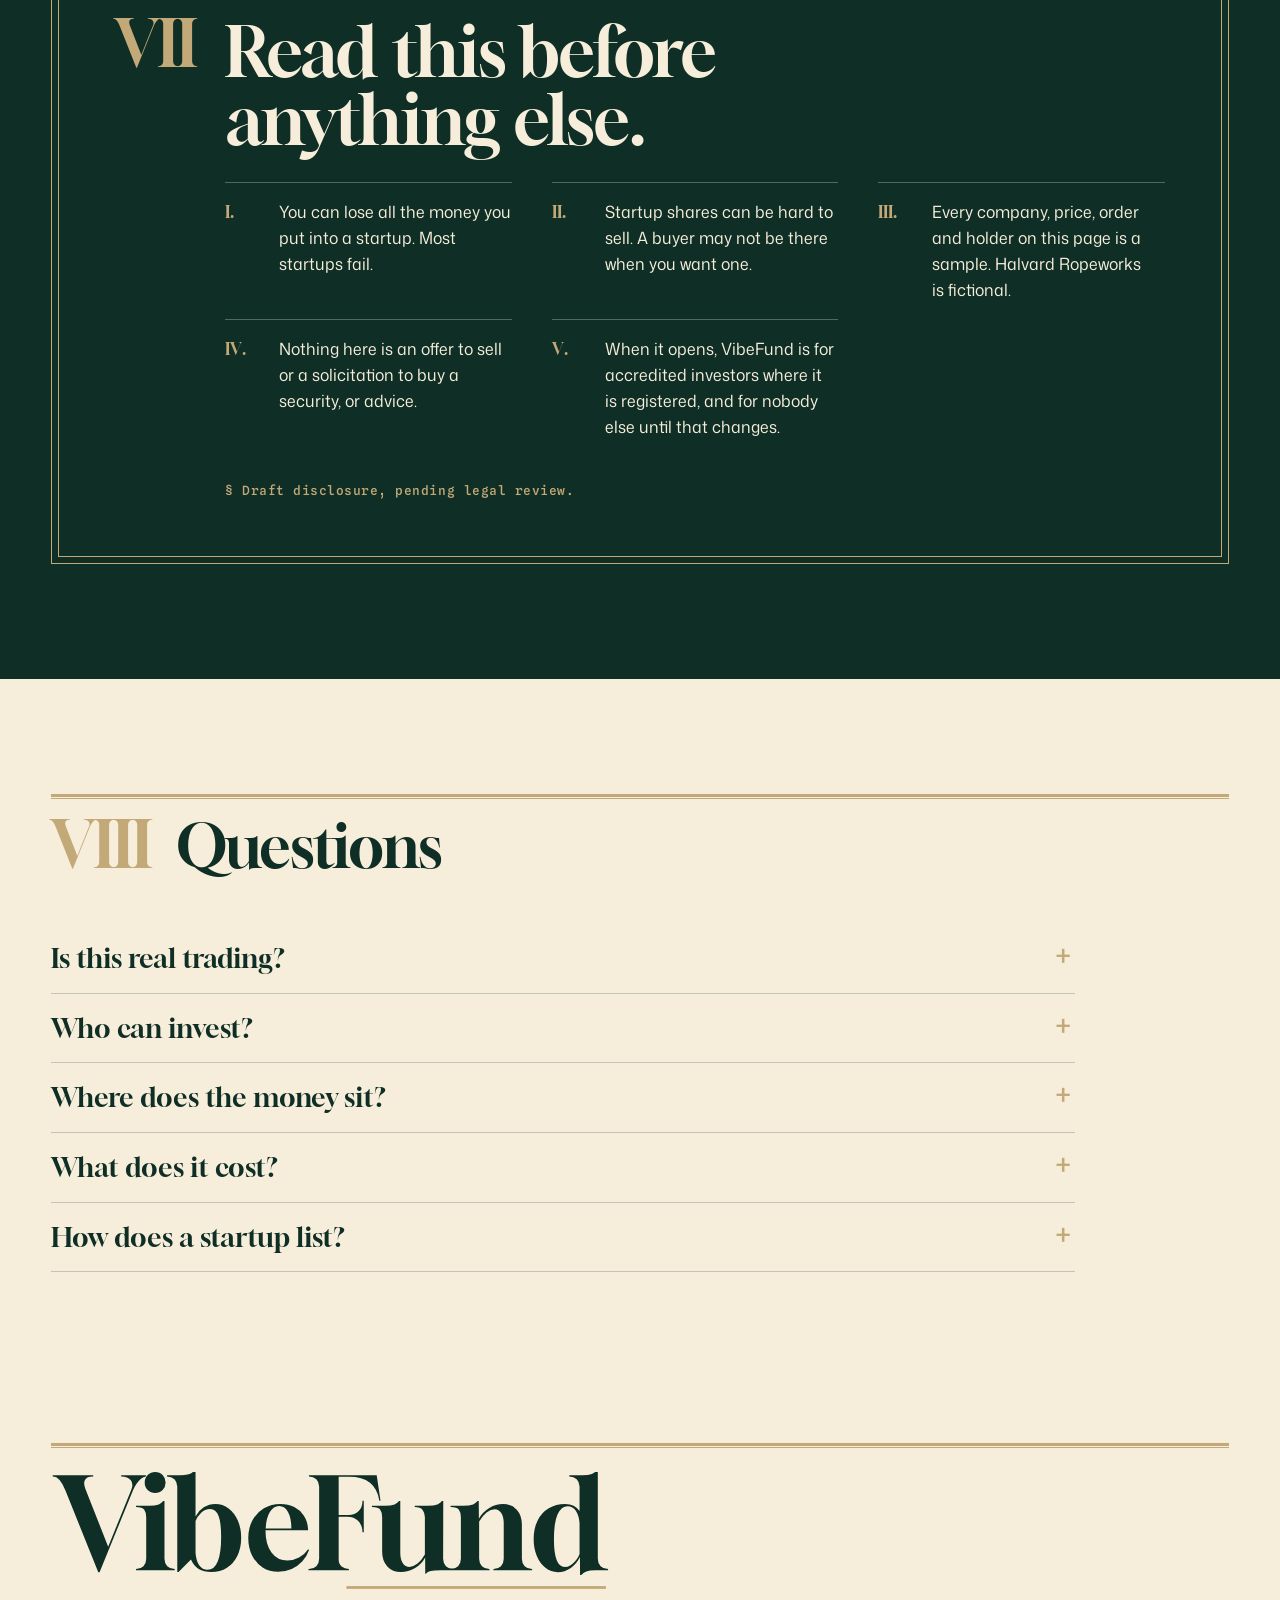
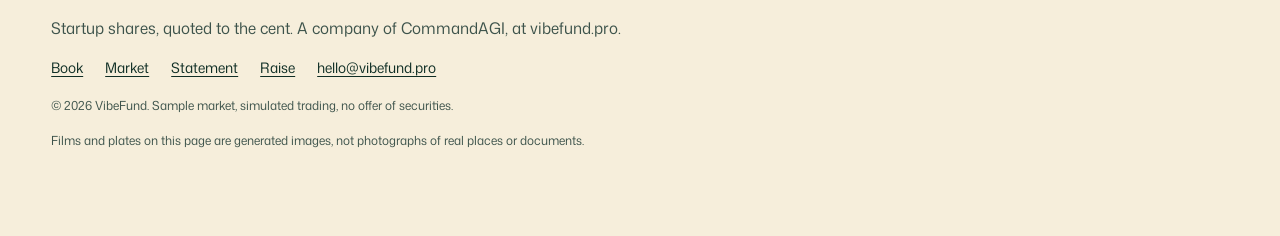
==== commit a6fdb6a0: "The 2027 redesign: private-bank print meets exchange precision Engraved-plate and after-hours films " ====
--- a/index.html
+++ b/index.html
@@ -2,251 +2,280 @@
 <html lang="en">
 <head>
 <meta charset="utf-8">
-<meta name="viewport" content="width=device-width, initial-scale=1">
-<meta http-equiv="Content-Security-Policy" content="default-src 'self'; script-src 'self' https://static.cloudflareinsights.com; style-src 'self'; img-src 'self' data:; connect-src 'self' https://cloudflareinsights.com; font-src 'self'; form-action 'none'; base-uri 'none'">
-<title>vibeFund — trade startup equities</title>
-<meta name="description" content="vibeFund is the market for vibe startups: real companies, priced in shares, settled in USDC. The demo trades sample startups with simulated money in your browser.">
-<meta name="theme-color" content="#05070b">
-<meta property="og:title" content="vibeFund — trade startup equities">
-<meta property="og:description" content="Real companies, priced in shares, settled in USDC. A company of CommandAGI.">
+<meta name="viewport" content="width=device-width, initial-scale=1, viewport-fit=cover">
+<meta http-equiv="Content-Security-Policy" content="default-src 'self'; script-src 'self' https://static.cloudflareinsights.com; style-src 'self'; img-src 'self' data:; media-src 'self'; connect-src 'self' https://cloudflareinsights.com; font-src 'self'; form-action 'none'; base-uri 'none'">
+<title>VibeFund — startup shares, quoted to the cent</title>
+<meta name="description" content="VibeFund is a market for startup shares, settled in USDC. This page is a demo: sample companies, simulated trades, nothing leaves your browser.">
+<meta name="theme-color" content="#f4eedd" media="(prefers-color-scheme: light)">
+<meta name="theme-color" content="#0c1f1b" media="(prefers-color-scheme: dark)">
+<meta name="color-scheme" content="light dark">
+<meta property="og:title" content="VibeFund — startup shares, quoted to the cent">
+<meta property="og:description" content="VibeFund is a market for startup shares, settled in USDC. This page is a demo: sample companies, simulated trades, nothing leaves your browser.">
 <meta property="og:type" content="website">
+<meta property="og:image" content="https://vibefund.commandagi.app/og.jpg">
+<meta property="og:image:width" content="1200">
+<meta property="og:image:height" content="630">
+<meta name="twitter:card" content="summary_large_image">
 <link rel="icon" href="mark.svg" type="image/svg+xml">
+<link rel="apple-touch-icon" href="touch-icon.png">
+<link rel="preload" href="fonts/gloock.woff2" as="font" type="font/woff2" crossorigin>
+<link rel="preload" href="fonts/mona-sans.woff2" as="font" type="font/woff2" crossorigin>
+<link rel="preload" href="media/plate.poster.webp" as="image" fetchpriority="high">
 <link rel="stylesheet" href="style.css">
 <link rel="alternate" hreflang="en" href="/">
 <link rel="alternate" hreflang="es" href="/es/">
 <link rel="alternate" hreflang="zh-Hans" href="/zh/">
 </head>
 <body>
-<a class="skip" href="#market">Skip to the market</a>
-
-<header class="head">
-  <div class="wrap head__in">
-    <a class="brand" href="/">
-      <svg viewBox="0 0 32 32" aria-hidden="true" focusable="false"><rect x="1" y="1" width="30" height="30" rx="8" fill="#0b0f16" stroke="#1f3a2b"/><path d="M9 22V15M16 22V10M23 22V18" stroke="#8ef0a8" stroke-width="2.6" stroke-linecap="round"/></svg>
-      <span class="brand__word">vibeFund</span>
-    </a>
-    <nav aria-label="Sections">
-      <a href="#market">Market</a>
-      <a href="#portfolio">Portfolio</a>
-      <a href="#raise">Raise</a>
-      <a href="#questions">Questions</a>
-    </nav>
-    <a class="btn btn--primary" href="#market">Open the demo</a>
-  </div>
+<a class="skip" href="#book">Skip to the order book</a>
+
+<header class="mast">
+  <a class="mast__brand" href="/"><svg class="wordmark" viewBox="-40 200 4417 1010" role="img" aria-label="VibeFund"><path d="M333 990 73 344Q30 235 -24 235H-27V225H293V235H289Q243 235 228.0 262.5Q213 290 233 339L411 789L594 339Q612 294 589.5 265.5Q567 237 513 235V225H708V235Q689 236 669.5 253.0Q650 270 633.5 294.5Q617 319 607 344L343 990Z M630 975V965H631Q667 965 689.0 943.0Q711 921 711 885V557Q711 519 695.5 498.0Q680 477 630 477V467H732Q783 467 810 456Q835 445 845 429H855V885Q855 921 877.0 943.0Q899 965 935 965H936V975ZM782 366Q746 366 722.5 342.5Q699 319 699 283Q699 247 722.5 223.5Q746 200 782 200Q817 200 840.5 224.0Q864 248 864 283Q864 318 840.5 342.0Q817 366 782 366Z M956 989V315Q956 279 933.5 257.0Q911 235 875 235V225H977Q1036 225 1058.0 214.0Q1080 203 1090 187H1100V551Q1123 506 1164.5 479.0Q1206 452 1256 452Q1315 452 1361.0 487.0Q1407 522 1433.5 582.0Q1460 642 1460 719Q1460 799 1430.5 860.0Q1401 921 1348.0 955.0Q1295 989 1224 989Q1105 989 1064 890L966 989ZM1195 972Q1248 972 1275 906Q1302 840 1302 712Q1302 600 1281 546Q1260 492 1215 492Q1175 492 1144.5 521.0Q1114 550 1100 586V837Q1104 899 1129.0 935.5Q1154 972 1195 972Z M1752 987Q1683 987 1629.5 953.0Q1576 919 1546.0 858.5Q1516 798 1516 720Q1516 640 1549.0 580.0Q1582 520 1639.5 486.5Q1697 453 1770 453Q1831 453 1878.5 477.0Q1926 501 1954.5 544.5Q1983 588 1987 645L1988 660H1652V665Q1652 771 1699.0 834.5Q1746 898 1825 898Q1873 898 1916.5 874.5Q1960 851 1987 811L1996 814Q1979 865 1943.0 904.0Q1907 943 1858.0 965.0Q1809 987 1752 987ZM1653 645H1856Q1856 566 1830.5 517.0Q1805 468 1759 468Q1715 468 1686.0 516.0Q1657 564 1653 645Z M1990 975 1992 965H1995Q2031 965 2053.0 943.0Q2075 921 2075 885V315Q2075 279 2053.0 257.0Q2031 235 1995 235L1994 225H2529L2559 427H2550Q2520 238 2312 238H2229V539H2307Q2357 539 2387.0 507.5Q2417 476 2417 426H2427V676H2417Q2417 622 2384.0 587.0Q2351 552 2297 552H2229V893Q2229 926 2252.0 945.5Q2275 965 2309 965L2310 975Z M2912 1003 2911 874Q2885 925 2832.0 957.0Q2779 989 2720 989Q2653 989 2612.5 945.0Q2572 901 2572 829V557Q2572 519 2557.0 498.0Q2542 477 2491 477V467H2592Q2643 467 2670 456Q2695 445 2705 429H2715V839Q2715 889 2735.0 919.0Q2755 949 2787 949Q2818 949 2851.0 922.5Q2884 896 2909 851V557Q2909 521 2891.0 499.0Q2873 477 2829 477V467H2930Q2981 467 3008 456Q3034 445 3044 429H3054L3053 885Q3053 921 3075.0 943.5Q3097 966 3133 966V975H3034Q3008 975 2988.0 976.5Q2968 978 2955 980Q2928 986 2917 1003Z M3112 975V965H3113Q3149 965 3171.0 943.0Q3193 921 3193 885V557Q3193 519 3177.5 498.0Q3162 477 3112 477V467H3211Q3262 467 3289 456Q3314 445 3324 429H3334L3335 569Q3361 517 3414.0 485.0Q3467 453 3526 453Q3593 453 3633.5 497.0Q3674 541 3674 613V885Q3674 921 3696.0 943.0Q3718 965 3754 965H3755V975H3450V965H3451Q3487 965 3509.0 943.0Q3531 921 3531 885V603Q3531 553 3511.5 523.0Q3492 493 3460 493Q3429 493 3395.5 519.5Q3362 546 3337 591V885Q3337 921 3359.0 943.0Q3381 965 3417 965H3418V975Z M4133 1013 4132 871Q4108 923 4060.0 956.5Q4012 990 3957 990Q3903 990 3860.0 956.0Q3817 922 3792.0 862.5Q3767 803 3767 728Q3767 644 3798.5 582.0Q3830 520 3886.0 486.5Q3942 453 4015 453Q4056 453 4082.0 465.5Q4108 478 4129 508V315Q4129 279 4106.5 257.0Q4084 235 4048 235V225H4150Q4200 225 4226.0 215.0Q4252 205 4263 187H4273V885Q4273 921 4295.0 943.0Q4317 965 4354 965V975H4252Q4208 975 4182.5 984.0Q4157 993 4143 1013ZM4012 950Q4035 950 4058.5 935.5Q4082 921 4101.0 897.0Q4120 873 4129 846V602Q4124 542 4099.5 506.0Q4075 470 4036 470Q3984 470 3955 536Q3927 602 3927 731Q3927 950 4012 950Z"/><rect class="wordmark__rule" x="2290" y="1100" width="2047" height="22"/></svg></a>
+  <p class="mast__flag"><span aria-hidden="true">◆</span> Sample market · simulated trading</p>
 </header>
 
-<section class="hero">
-  <div class="wrap">
-    <span class="eyebrow"><span class="dot" aria-hidden="true"></span>Market open 24/7 · a company of CommandAGI</span>
-    <h1>Trade startup <em>equities</em>.</h1>
-    <p class="lead">vibeFund is the market for vibe startups: real companies, priced in shares, settled in USDC. Buy in seconds, hold as long as you like, and sell the same day. Watch what each founder ships before you decide.</p>
-    <div class="acts">
-      <a class="btn btn--primary" href="#market">Start with $25,000 demo cash</a>
-      <a class="btn btn--ghost" href="#raise">Raise on vibeFund</a>
-    </div>
-    <p class="fine">Every figure on this page is sample data and every trade is simulated in this browser. No money moves, no order leaves the page, and nothing here is an offer to sell a security.</p>
-  </div>
-</section>
-
-<div class="ticker" aria-hidden="true">
-  <div class="wrap"><div class="ticker__track" id="ticker-track"></div></div>
-</div>
-
-<section class="band" id="market">
-  <div class="wrap">
-    <div class="band__head">
-      <div>
-        <h2>The market</h2>
-        <p class="sub">Twelve companies of the vibe family, priced per share. The quotes are samples written into the page, refreshed nowhere.</p>
-      </div>
-      <span class="eyebrow"><span class="dot" aria-hidden="true"></span>Sample quotes</span>
-    </div>
-
-    <div class="floor">
-      <div>
-        <div class="controls">
-          <label class="sr-only" for="filter">Search the market</label>
-          <input id="filter" type="search" placeholder="Search a company" autocomplete="off">
-          <label class="sr-only" for="sort">Sort by</label>
-          <select id="sort">
-            <option value="change">Biggest move</option>
-            <option value="volume">Most traded</option>
-            <option value="price">Price</option>
-            <option value="name">Name</option>
-          </select>
-        </div>
-        <div class="card table-scroll">
-          <table>
-            <caption class="sr-only">The vibe family's sample share prices</caption>
-            <thead>
-              <tr><th scope="col">Company</th><th scope="col">Last</th><th scope="col">24h</th><th scope="col" class="hide-sm">Volume</th><th scope="col" class="hide-sm">7d</th><th scope="col"><span class="sr-only">Trade</span></th></tr>
-            </thead>
-            <tbody id="market-body"></tbody>
-          </table>
-        </div>
-        <noscript><p class="sub" style="margin-top:14px">The trading demo needs JavaScript. The rest of the page reads without it.</p></noscript>
-      </div>
-
-      <aside class="card ticket" aria-labelledby="ticket-title">
-        <div class="ticket__head">
-          <h3 id="ticket-title"><span id="ticket-name">vibeCAD</span> <span class="ticket__price" id="ticket-ticker">VCAD</span></h3>
-          <span class="ticket__price" id="ticket-price">41.20 USDC</span>
-        </div>
-        <p class="ticket__hint">Sample shares. Demo cash. Your browser keeps the position.</p>
-        <div class="field">
-          <label for="qty">Shares</label>
-          <div class="row">
-            <input id="qty" type="number" min="1" step="1" value="10" inputmode="numeric">
-            <button class="btn btn--tiny" type="button" id="qty-max">Max</button>
-          </div>
-        </div>
-        <div class="ticket__est">
-          <div><span id="est-label">Estimated cost</span><b id="est-cost">0.00</b></div>
-          <div><span id="fee-label">Fee (0.20%)</span><b id="est-fee">0.00</b></div>
-          <div><span id="total-label">Total</span><b id="est-total">0.00</b></div>
-        </div>
-        <div class="ticket__acts">
-          <button class="btn btn--buy" type="button" id="ticket-buy">Buy</button>
-          <button class="btn btn--sell" type="button" id="ticket-sell">Sell</button>
-        </div>
-        <p class="ticket__note" id="holdings-line"></p>
-        <p class="ticket__note" id="sample-note">Sample market. Simulated trading. No money moves.</p>
-      </aside>
-    </div>
-  </div>
-</section>
-
-<section class="band" id="portfolio">
-  <div class="wrap">
-    <div class="band__head">
-      <div>
-        <h2>Your account</h2>
-        <p class="sub">Demo cash, positions and open profit and loss, kept in this browser's storage. Clear the site's data and the account starts again.</p>
-      </div>
-      <button class="btn btn--tiny" type="button" id="reset">Reset the demo</button>
-    </div>
-    <div class="stat-row">
-      <div class="card stat"><div class="stat__k">Cash</div><div class="stat__v" id="stat-cash">25,000.00</div></div>
-      <div class="card stat"><div class="stat__k">Positions</div><div class="stat__v" id="stat-holdings">0.00</div></div>
-      <div class="card stat"><div class="stat__k">Account value</div><div class="stat__v" id="stat-total">25,000.00</div></div>
-    </div>
-    <div class="card table-scroll">
-      <table class="holdings">
-        <caption class="sr-only">Your demo positions</caption>
-        <thead><tr><th scope="col">Company</th><th scope="col">Shares</th><th scope="col">Avg cost</th><th scope="col">Last</th><th scope="col">Value</th><th scope="col">Open P&amp;L</th></tr></thead>
-        <tbody id="positions-body"></tbody>
+<main>
+<section class="hero" aria-labelledby="hero-title">
+  <div class="hero__film">
+    <video class="film" data-film muted loop playsinline preload="metadata" poster="media/plate.poster.webp" aria-hidden="true" tabindex="-1">
+      <source src="media/plate.av1.mp4" type='video/mp4; codecs="av01.0.05M.08"'>
+      <source src="media/plate.h264.mp4" type="video/mp4">
+    </video>
+    <button class="film-toggle" type="button" data-film-toggle aria-pressed="false" data-play="Play the film" data-pause="Pause the film">Pause the film</button></div>
+  <div class="hero__body">
+    <h1 id="hero-title" class="hero__title">Startup shares, <em>quoted to the cent.</em></h1>
+    <div class="hero__side">
+      <p class="hero__lead">A private bank’s manners, an exchange’s precision. Every price, size and holder on this page is a sample; every trade runs in your browser.</p>
+      <dl class="quote" aria-label="Halvard Ropeworks · fictional">
+        <div class="quote__name"><dt>HALV</dt><dd>Halvard Ropeworks · fictional</dd></div>
+        <div><dt>Last</dt><dd class="num" data-quote="last">14.62</dd></div>
+        <div><dt>Bid</dt><dd class="num" data-quote="bid">14.58</dd></div>
+        <div><dt>Ask</dt><dd class="num" data-quote="ask">14.64</dd></div>
+      </dl>
+      <div class="acts">
+        <a class="btn btn--deed" href="#book">Place a sample bid</a>
+        <a class="btn btn--line" href="#market">See the market</a>
+      </div>
+    </div>
+  </div>
+</section>
+
+<section class="book" id="book" aria-labelledby="book-title">
+  <header class="folio">
+    <span class="folio__no" aria-hidden="true">II</span>
+    <p class="folio__kicker">The order book</p>
+    <h2 id="book-title" class="folio__title">Halvard Ropeworks <span class="tag">A fictional company</span></h2>
+    <p class="folio__lead">Set a size and a limit. Your bid takes the cheapest asks first; what does not fill rests on the book.</p>
+  </header>
+  <figure class="vignette">
+    <img src="media/rope-800.webp" srcset="media/rope-800.webp 800w, media/rope-1600.webp 1600w" sizes="(min-width: 1100px) 30vw, 90vw" width="800" height="450" loading="lazy" decoding="async" alt="An engraving of a coil of rope on a stone quay, the vignette of Halvard Ropeworks’ sample certificate.">
+  </figure>
+  <div class="book__grid">
+    <div class="ladder" role="group" aria-labelledby="ladder-caption">
+      <p id="ladder-caption" class="sr-only">Halvard Ropeworks order book, illustrative</p>
+      <div class="ladder__head" aria-hidden="true"><span>Price</span><span>Shares</span></div>
+      <ol class="ladder__asks" id="ladder-asks" aria-label="Asks"></ol>
+      <p class="ladder__mid"><span class="num" id="ladder-mid">14.61</span><span id="ladder-spread"></span></p>
+      <ol class="ladder__bids" id="ladder-bids" aria-label="Bids"></ol>
+    </div>
+    <form class="bid" id="bid-form" novalidate>
+      <h3>Your bid</h3>
+      <div class="field"><label for="bid-qty">Shares</label><input id="bid-qty" type="number" min="1" step="1" value="600" inputmode="numeric"></div>
+      <div class="field"><label for="bid-limit">Limit (USDC)</label><input id="bid-limit" type="number" min="0.01" step="0.01" value="14.70" inputmode="decimal"></div>
+      <button class="btn btn--deed" type="submit">Place sample bid</button>
+      <h4 class="bid__fills-title">Fills</h4>
+      <ol class="bid__fills" id="bid-fills" aria-live="polite"><li class="empty">No fills yet.</li></ol>
+      <dl class="bid__sum" id="bid-sum">
+        <div><dt>Filled</dt><dd class="num" id="sum-filled">0</dd></div>
+        <div><dt>Average price</dt><dd class="num" id="sum-avg">—</dd></div>
+        <div><dt>Fee (0.20%)</dt><dd class="num" id="sum-fee">0.00</dd></div>
+        <div><dt>Total</dt><dd class="num" id="sum-total">0.00</dd></div>
+        <div><dt>Resting on the book</dt><dd class="num" id="sum-rest">0</dd></div>
+      </dl>
+    </form>
+    <div class="cap">
+      <h3>Who owns Halvard</h3>
+      <div class="cap__bar" id="cap-bar" aria-hidden="true"></div>
+      <table class="cap__table">
+        <caption class="sr-only">Halvard Ropeworks cap table, illustrative</caption>
+        <thead><tr><th scope="col">Holder</th><th scope="col" class="num">Shares</th><th scope="col" class="num">Owned</th></tr></thead>
+        <tbody id="cap-body"></tbody>
       </table>
     </div>
   </div>
-</section>
-
-<section class="band" id="raise">
-  <div class="wrap">
-    <div class="band__head">
-      <div>
-        <h2>Raise on vibeFund</h2>
-        <p class="sub">A founder lists a round at one price per share. Investors take shares, USDC settles the same day, and the cap table updates as orders fill. Here is what a round does to the table.</p>
-      </div>
-    </div>
-    <div class="raise">
-      <div class="card">
-        <h3>Terms</h3>
-        <div class="field">
-          <label for="raise-amount">Raise (USDC)</label>
-          <input id="raise-amount" type="number" min="0" step="50000" value="2500000" inputmode="numeric">
-        </div>
-        <div class="field">
-          <label for="raise-pre">Pre-money valuation (USDC)</label>
-          <input id="raise-pre" type="number" min="0" step="500000" value="12000000" inputmode="numeric">
-        </div>
-        <div class="field">
-          <label for="raise-shares">Shares outstanding</label>
-          <input id="raise-shares" type="number" min="1" step="100000" value="10000000" inputmode="numeric">
-        </div>
-        <p class="ticket__note">A listing is a draft with no price until the owner of the company sets its terms. Mail <a href="mailto:hello@vibefund.pro">hello@vibefund.pro</a> to start one.</p>
-      </div>
-      <div class="card">
-        <h3>What it does to the table</h3>
-        <div class="out" id="raise-out"></div>
-      </div>
-    </div>
-  </div>
-</section>
-
-<section class="band" id="how">
-  <div class="wrap">
-    <div class="band__head"><div><h2>How it works</h2><p class="sub">Four steps, and none of them waits for a business day.</p></div></div>
-    <div class="steps">
-      <div class="card step"><div class="step__n">01</div><h3>Open an account</h3><p>Sign in with a CommandAGI account and an ID check. The demo needs neither; it runs with demo cash.</p></div>
-      <div class="card step"><div class="step__n">02</div><h3>Fund with USDC</h3><p>Deposit USDC from any chain we settle on. The balance is available the moment the transfer lands.</p></div>
-      <div class="card step"><div class="step__n">03</div><h3>Take shares</h3><p>Pick a company, set a quantity, and settle at the listed price. Fractions are allowed down to 1/100 of a share.</p></div>
-      <div class="card step"><div class="step__n">04</div><h3>Sell when you like</h3><p>Post your shares back to the book. Settlement is instant and the USDC is yours to withdraw.</p></div>
-    </div>
-  </div>
-</section>
-
-<section class="band" id="questions">
-  <div class="wrap">
-    <div class="band__head"><div><h2>Questions</h2><p class="sub">The short answers. A real one is a mail away.</p></div></div>
-    <details>
-      <summary>Is this real trading?</summary>
-      <p>No. This first version is a demo: the twelve companies and their prices are sample data written into the page, and the trades change numbers in your browser's storage. The market for real shares, with real settlement, opens when the owner launches it.</p>
-    </details>
-    <details>
-      <summary>Who can invest?</summary>
-      <p>Accredited investors in the jurisdictions vibeFund is registered in, and nobody else until that changes. The demo asks for nothing, so treat it as a picture of the product, not as an account.</p>
-    </details>
-    <details>
-      <summary>Where does the money sit?</summary>
-      <p>USDC in custody with the licensed custodian, in an account in your name. vibeFund does not lend it, stake it or hold it on its own book.</p>
-    </details>
-    <details>
-      <summary>What does it cost?</summary>
-      <p>No deposit or withdrawal fee and 0.20% per trade, both shown on the ticket before you confirm. The owner sets the final schedule before launch.</p>
-    </details>
-    <details>
-      <summary>How does a startup list?</summary>
-      <p>The founder sets a raise, a pre-money valuation and the shares outstanding. vibeFund reviews the company and its filings, then the round opens at one price per share. Write to <a href="mailto:hello@vibefund.pro">hello@vibefund.pro</a>.</p>
-    </details>
-  </div>
-</section>
+  <p class="note">Illustrative. Halvard Ropeworks does not exist; its book, holders and prices are written into this page. Your bid uses the demo cash of your account below.</p>
+</section>
+
+<section class="night" aria-labelledby="night-title">
+  <div class="night__film">
+    <video class="film" data-film muted loop playsinline preload="none" poster="media/night.poster.webp" aria-hidden="true" tabindex="-1">
+      <source src="media/night.av1.mp4" type='video/mp4; codecs="av01.0.05M.08"'>
+      <source src="media/night.h264.mp4" type="video/mp4">
+    </video>
+    <button class="film-toggle" type="button" data-film-toggle aria-pressed="false" data-play="Play the film" data-pause="Pause the film">Pause the film</button></div>
+  <div class="night__body">
+    <h2 id="night-title">The book does not close at five.</h2>
+    <p>The market we are building settles in USDC the same day, at night and on Sunday. Tonight it is a demo.</p>
+    <button class="btn btn--line btn--on-dark" type="button" data-theme-toggle aria-pressed="false" data-on="Lights down" data-off="Lights up">Lights down</button>
+  </div>
+</section>
+
+<section class="market" id="market" aria-labelledby="market-title">
+  <header class="folio folio--row">
+    <span class="folio__no" aria-hidden="true">III</span>
+    <h2 id="market-title" class="folio__title">The market</h2>
+    <p class="folio__lead">Twelve companies of the vibe family, at sample prices written into the page and refreshed nowhere.</p>
+  </header>
+  <div class="floor">
+    <div class="floor__table">
+      <div class="controls">
+        <label class="sr-only" for="filter">Search the market</label>
+        <input id="filter" type="search" placeholder="Company or ticker" autocomplete="off">
+        <label class="sr-only" for="sort">Sort by</label>
+        <select id="sort">
+          <option value="change">Biggest move</option>
+          <option value="volume">Most traded</option>
+          <option value="price">Price</option>
+          <option value="name">Name</option>
+        </select>
+      </div>
+      <div class="table-scroll">
+        <table class="quotes">
+          <caption class="sr-only">The vibe family’s sample share prices</caption>
+          <thead><tr><th scope="col">Company</th><th scope="col" class="num">Last</th><th scope="col" class="num">24h</th><th scope="col" class="num hide-sm">Volume</th><th scope="col" class="hide-sm">7d</th><th scope="col"><span class="sr-only">Trade</span></th></tr></thead>
+          <tbody id="market-body"></tbody>
+        </table>
+      </div>
+      <noscript><p class="note">The trading demo needs JavaScript. The rest of the page reads without it.</p></noscript>
+    </div>
+    <aside class="ticket" aria-labelledby="ticket-title">
+      <h3 id="ticket-title"><span id="ticket-name">vibeCAD</span> <span class="ticket__sym" id="ticket-ticker">VCAD</span></h3>
+      <p class="ticket__price num" id="ticket-price">41.20 USDC</p>
+      <p class="ticket__hint">Sample shares. Demo cash. Your browser keeps the position.</p>
+      <div class="field">
+        <label for="qty">Shares</label>
+        <div class="row"><input id="qty" type="number" min="1" step="1" value="10" inputmode="numeric"><button class="btn btn--small" type="button" id="qty-max">Max</button></div>
+      </div>
+      <dl class="ticket__est">
+        <div><dt id="est-label">Estimated cost</dt><dd class="num" id="est-cost">0.00</dd></div>
+        <div><dt id="fee-label">Fee (0.20%)</dt><dd class="num" id="est-fee">0.00</dd></div>
+        <div><dt id="total-label">Total</dt><dd class="num" id="est-total">0.00</dd></div>
+      </dl>
+      <div class="ticket__acts">
+        <button class="btn btn--deed" type="button" id="ticket-buy">Buy</button>
+        <button class="btn btn--line" type="button" id="ticket-sell">Sell</button>
+      </div>
+      <p class="ticket__note" id="holdings-line"></p>
+      <p class="ticket__note" id="sample-note">Sample market. Simulated trading. No money moves.</p>
+    </aside>
+  </div>
+</section>
+
+<section class="statement" id="portfolio" aria-labelledby="portfolio-title">
+  <header class="folio folio--row">
+    <span class="folio__no" aria-hidden="true">IV</span>
+    <h2 id="portfolio-title" class="folio__title">Your statement</h2>
+    <p class="folio__lead">Demo cash, positions and open profit and loss, kept in this browser. Clear the site’s data and it starts again.</p>
+    <button class="btn btn--small" type="button" id="reset">Reset the demo</button>
+  </header>
+  <dl class="totals">
+    <div><dt>Cash</dt><dd class="num" id="stat-cash">25,000.00</dd></div>
+    <div><dt>Positions</dt><dd class="num" id="stat-holdings">0.00</dd></div>
+    <div><dt>Account value</dt><dd class="num" id="stat-total">25,000.00</dd></div>
+  </dl>
+  <div class="table-scroll">
+    <table class="holdings">
+      <caption class="sr-only">Your demo positions</caption>
+      <thead><tr><th scope="col">Company</th><th scope="col" class="num">Shares</th><th scope="col" class="num">Avg cost</th><th scope="col" class="num">Last</th><th scope="col" class="num">Value</th><th scope="col" class="num">Open P&amp;L</th></tr></thead>
+      <tbody id="positions-body"></tbody>
+    </table>
+  </div>
+</section>
+
+<section class="raise" id="raise" aria-labelledby="raise-title">
+  <header class="folio folio--row">
+    <span class="folio__no" aria-hidden="true">V</span>
+    <h2 id="raise-title" class="folio__title">Raise on VibeFund</h2>
+    <p class="folio__lead">A founder lists a round at one price per share. Change the terms; see what the round does to the table.</p>
+  </header>
+  <div class="raise__grid">
+    <div class="raise__terms">
+      <h3>Terms</h3>
+      <div class="field"><label for="raise-amount">Raise (USDC)</label><input id="raise-amount" type="number" min="0" step="50000" value="2500000" inputmode="numeric"></div>
+      <div class="field"><label for="raise-pre">Pre-money valuation (USDC)</label><input id="raise-pre" type="number" min="0" step="500000" value="12000000" inputmode="numeric"></div>
+      <div class="field"><label for="raise-shares">Shares outstanding</label><input id="raise-shares" type="number" min="1" step="100000" value="10000000" inputmode="numeric"></div>
+      <p class="note">A listing is a draft with no price until the company’s owner sets its terms. Write to <a href="mailto:hello@vibefund.pro">hello@vibefund.pro</a> to start one.</p>
+    </div>
+    <div class="raise__result">
+      <h3>What it does to the table</h3>
+      <div class="split" aria-hidden="true">
+        <div class="split__row"><span>Before</span><div class="split__bar"><i class="split__a split__a--full"></i></div></div>
+        <div class="split__row"><span>After</span><div class="split__bar"><i class="split__a" id="split-a"></i><i class="split__b" id="split-b"></i></div></div>
+        <p class="split__key"><span class="key key--a"></span>Holders today <span class="key key--b"></span>New investors</p>
+      </div>
+      <dl class="out" id="raise-out" aria-live="polite"></dl>
+    </div>
+  </div>
+</section>
+
+<section class="how" id="how" aria-labelledby="how-title">
+  <figure class="how__plate"><img src="media/wheels-800.webp" srcset="media/wheels-800.webp 800w, media/wheels-1600.webp 1600w" sizes="(min-width: 900px) 50vw, 100vw" width="800" height="450" loading="lazy" decoding="async" alt=""></figure>
+  <div class="how__body">
+    <header class="folio"><span class="folio__no" aria-hidden="true">VI</span><h2 id="how-title" class="folio__title">Same day, four movements</h2></header>
+    <ol class="steps"><li><span class="steps__t">T+0 · 01</span><h3>Open an account</h3><p>A CommandAGI account and an ID check. The demo needs neither.</p></li><li><span class="steps__t">T+0 · 02</span><h3>Fund with USDC</h3><p>Deposit from a chain we settle on. The balance is usable when the transfer lands.</p></li><li><span class="steps__t">T+0 · 03</span><h3>Take shares</h3><p>Pick a company, set a size, settle at the price. Fractions down to 1/100 of a share.</p></li><li><span class="steps__t">T+0 · 04</span><h3>Sell when you like</h3><p>Post shares back to the book. Settlement is immediate; the USDC is yours to withdraw.</p></li></ol>
+  </div>
+</section>
+
+<section class="risk" id="risk" aria-labelledby="risk-title">
+  <div class="risk__frame">
+    <span class="folio__no" aria-hidden="true">VII</span>
+    <h2 id="risk-title">Read this before anything else.</h2>
+    <ol class="risk__list"><li>You can lose all the money you put into a startup. Most startups fail.</li><li>Startup shares can be hard to sell. A buyer may not be there when you want one.</li><li>Every company, price, order and holder on this page is a sample. Halvard Ropeworks is fictional.</li><li>Nothing here is an offer to sell or a solicitation to buy a security, or advice.</li><li>When it opens, VibeFund is for accredited investors where it is registered, and for nobody else until that changes.</li></ol>
+    <p class="risk__review"><span aria-hidden="true">§</span> Draft disclosure, pending legal review.</p>
+  </div>
+</section>
+
+<section class="faq" id="questions" aria-labelledby="faq-title">
+  <header class="folio folio--row"><span class="folio__no" aria-hidden="true">VIII</span><h2 id="faq-title" class="folio__title">Questions</h2></header>
+  <div class="faq__list">
+    <details><summary>Is this real trading?</summary><p>No. The companies and their prices are sample data written into the page, and a trade changes numbers in your browser’s storage. The market for real shares, with real settlement, opens when the owner launches it.</p></details>
+    <details><summary>Who can invest?</summary><p>Accredited investors in the jurisdictions VibeFund is registered in, and nobody else until that changes. The demo asks for nothing, so treat it as a picture of the product, not as an account.</p></details>
+    <details><summary>Where does the money sit?</summary><p>USDC in custody with a licensed custodian, in an account in your name. VibeFund does not lend it, stake it or hold it on its own book.</p></details>
+    <details><summary>What does it cost?</summary><p>No deposit or withdrawal fee and 0.20% per trade, both shown on the ticket before you confirm. The owner sets the final schedule before launch.</p></details>
+    <details><summary>How does a startup list?</summary><p>The founder sets a raise, a pre-money valuation and the shares outstanding. VibeFund reviews the company and its filings, then the round opens at one price per share. Write to <a href="mailto:hello@vibefund.pro">hello@vibefund.pro</a>.</p></details>
+  </div>
+</section>
+</main>
 
 <footer class="foot">
-  <div class="wrap">
-    <div class="foot__cols">
-      <div class="foot__pitch">
-        <a class="brand" href="/"><svg viewBox="0 0 32 32" aria-hidden="true" focusable="false"><rect x="1" y="1" width="30" height="30" rx="8" fill="#0b0f16" stroke="#1f3a2b"/><path d="M9 22V15M16 22V10M23 22V18" stroke="#8ef0a8" stroke-width="2.6" stroke-linecap="round"/></svg><span class="brand__word">vibeFund</span></a>
-        <p>Trade startup equities. A company of CommandAGI, at vibefund.pro.</p>
-      </div>
-      <div class="foot__links">
-        <a href="#market">Market</a>
-        <a href="#portfolio">Portfolio</a>
-        <a href="#raise">Raise</a>
-        <a href="mailto:hello@vibefund.pro">hello@vibefund.pro</a>
-      </div>
-    </div>
-    <div class="foot__base">
-      <span>© 2026 VibeFund. Sample market, simulated trading, no offer of securities.</span>
-      <div class="lang">
-        <button type="button" class="lang-btn" commandfor="lang-dialog" command="show-modal" aria-haspopup="dialog" aria-label="Language" title="Language"><span class="lang-btn__glyph" aria-hidden="true">A<span>/</span><span lang="zh-Hans">文</span></span></button>
-        <noscript><nav class="lang-links" aria-label="Languages"><a href="/" hreflang="en">English</a><a href="/es/" hreflang="es">Español</a><a href="/zh/" hreflang="zh-Hans">简体中文</a></nav></noscript>
-        <dialog id="lang-dialog" class="lang-dialog" aria-labelledby="lang-dialog-title" closedby="any">
-          <div class="lang-dialog__box">
-            <div class="lang-dialog__head">
-              <h2 id="lang-dialog-title">Language</h2>
-              <form method="dialog"><button class="lang-dialog__close" aria-label="Close"><svg viewBox="0 0 16 16" aria-hidden="true" focusable="false"><path d="M3.5 3.5l9 9M12.5 3.5l-9 9" stroke="currentColor" stroke-width="1.5" stroke-linecap="round"/></svg></button></form>
-            </div>
-            <ul class="lang-list">
-              <li><a href="/" hreflang="en" aria-current="true"><span lang="en">English</span><svg class="lang-list__check" viewBox="0 0 16 16" aria-hidden="true" focusable="false"><path d="M3 8.5l3.2 3L13 4.5" fill="none" stroke="currentColor" stroke-width="1.6" stroke-linecap="round" stroke-linejoin="round"/></svg></a></li>
-              <li><a href="/es/" hreflang="es"><span lang="es">Español</span></a></li>
-              <li><a href="/zh/" hreflang="zh-Hans"><span lang="zh-Hans">简体中文</span></a></li>
-            </ul>
-          </div>
-        </dialog>
-      </div>
-    </div>
-  </div>
+  <a class="foot__brand" href="/"><svg class="wordmark wordmark--foot" viewBox="-40 200 4417 1010" role="img" aria-label="VibeFund"><path d="M333 990 73 344Q30 235 -24 235H-27V225H293V235H289Q243 235 228.0 262.5Q213 290 233 339L411 789L594 339Q612 294 589.5 265.5Q567 237 513 235V225H708V235Q689 236 669.5 253.0Q650 270 633.5 294.5Q617 319 607 344L343 990Z M630 975V965H631Q667 965 689.0 943.0Q711 921 711 885V557Q711 519 695.5 498.0Q680 477 630 477V467H732Q783 467 810 456Q835 445 845 429H855V885Q855 921 877.0 943.0Q899 965 935 965H936V975ZM782 366Q746 366 722.5 342.5Q699 319 699 283Q699 247 722.5 223.5Q746 200 782 200Q817 200 840.5 224.0Q864 248 864 283Q864 318 840.5 342.0Q817 366 782 366Z M956 989V315Q956 279 933.5 257.0Q911 235 875 235V225H977Q1036 225 1058.0 214.0Q1080 203 1090 187H1100V551Q1123 506 1164.5 479.0Q1206 452 1256 452Q1315 452 1361.0 487.0Q1407 522 1433.5 582.0Q1460 642 1460 719Q1460 799 1430.5 860.0Q1401 921 1348.0 955.0Q1295 989 1224 989Q1105 989 1064 890L966 989ZM1195 972Q1248 972 1275 906Q1302 840 1302 712Q1302 600 1281 546Q1260 492 1215 492Q1175 492 1144.5 521.0Q1114 550 1100 586V837Q1104 899 1129.0 935.5Q1154 972 1195 972Z M1752 987Q1683 987 1629.5 953.0Q1576 919 1546.0 858.5Q1516 798 1516 720Q1516 640 1549.0 580.0Q1582 520 1639.5 486.5Q1697 453 1770 453Q1831 453 1878.5 477.0Q1926 501 1954.5 544.5Q1983 588 1987 645L1988 660H1652V665Q1652 771 1699.0 834.5Q1746 898 1825 898Q1873 898 1916.5 874.5Q1960 851 1987 811L1996 814Q1979 865 1943.0 904.0Q1907 943 1858.0 965.0Q1809 987 1752 987ZM1653 645H1856Q1856 566 1830.5 517.0Q1805 468 1759 468Q1715 468 1686.0 516.0Q1657 564 1653 645Z M1990 975 1992 965H1995Q2031 965 2053.0 943.0Q2075 921 2075 885V315Q2075 279 2053.0 257.0Q2031 235 1995 235L1994 225H2529L2559 427H2550Q2520 238 2312 238H2229V539H2307Q2357 539 2387.0 507.5Q2417 476 2417 426H2427V676H2417Q2417 622 2384.0 587.0Q2351 552 2297 552H2229V893Q2229 926 2252.0 945.5Q2275 965 2309 965L2310 975Z M2912 1003 2911 874Q2885 925 2832.0 957.0Q2779 989 2720 989Q2653 989 2612.5 945.0Q2572 901 2572 829V557Q2572 519 2557.0 498.0Q2542 477 2491 477V467H2592Q2643 467 2670 456Q2695 445 2705 429H2715V839Q2715 889 2735.0 919.0Q2755 949 2787 949Q2818 949 2851.0 922.5Q2884 896 2909 851V557Q2909 521 2891.0 499.0Q2873 477 2829 477V467H2930Q2981 467 3008 456Q3034 445 3044 429H3054L3053 885Q3053 921 3075.0 943.5Q3097 966 3133 966V975H3034Q3008 975 2988.0 976.5Q2968 978 2955 980Q2928 986 2917 1003Z M3112 975V965H3113Q3149 965 3171.0 943.0Q3193 921 3193 885V557Q3193 519 3177.5 498.0Q3162 477 3112 477V467H3211Q3262 467 3289 456Q3314 445 3324 429H3334L3335 569Q3361 517 3414.0 485.0Q3467 453 3526 453Q3593 453 3633.5 497.0Q3674 541 3674 613V885Q3674 921 3696.0 943.0Q3718 965 3754 965H3755V975H3450V965H3451Q3487 965 3509.0 943.0Q3531 921 3531 885V603Q3531 553 3511.5 523.0Q3492 493 3460 493Q3429 493 3395.5 519.5Q3362 546 3337 591V885Q3337 921 3359.0 943.0Q3381 965 3417 965H3418V975Z M4133 1013 4132 871Q4108 923 4060.0 956.5Q4012 990 3957 990Q3903 990 3860.0 956.0Q3817 922 3792.0 862.5Q3767 803 3767 728Q3767 644 3798.5 582.0Q3830 520 3886.0 486.5Q3942 453 4015 453Q4056 453 4082.0 465.5Q4108 478 4129 508V315Q4129 279 4106.5 257.0Q4084 235 4048 235V225H4150Q4200 225 4226.0 215.0Q4252 205 4263 187H4273V885Q4273 921 4295.0 943.0Q4317 965 4354 965V975H4252Q4208 975 4182.5 984.0Q4157 993 4143 1013ZM4012 950Q4035 950 4058.5 935.5Q4082 921 4101.0 897.0Q4120 873 4129 846V602Q4124 542 4099.5 506.0Q4075 470 4036 470Q3984 470 3955 536Q3927 602 3927 731Q3927 950 4012 950Z"/><rect class="wordmark__rule" x="2290" y="1100" width="2047" height="22"/></svg></a>
+  <p class="foot__pitch">Startup shares, quoted to the cent. A company of CommandAGI, at vibefund.pro.</p>
+  <nav class="foot__links" aria-label="Sections"><a href="#book">Book</a><a href="#market">Market</a><a href="#portfolio">Statement</a><a href="#raise">Raise</a><a href="mailto:hello@vibefund.pro">hello@vibefund.pro</a></nav>
+  <p class="foot__base">© 2026 VibeFund. Sample market, simulated trading, no offer of securities.</p>
+  <p class="foot__base">Films and plates on this page are generated images, not photographs of real places or documents.</p>
+  <noscript><nav class="lang-links" aria-label="Language"><a href="/" hreflang="en">English</a><a href="/es/" hreflang="es">Español</a><a href="/zh/" hreflang="zh-Hans">简体中文</a></nav></noscript>
 </footer>
+
+<nav class="fkeys" aria-label="Sections">
+  <div class="fkeys__keys"><a href="#book"><kbd>F1</kbd>Book</a><a href="#market"><kbd>F2</kbd>Market</a><a href="#portfolio"><kbd>F3</kbd>Statement</a><a href="#raise"><kbd>F4</kbd>Raise</a><a href="#risk"><kbd>F5</kbd>Risk</a><a href="#questions"><kbd>F6</kbd>FAQ</a></div>
+  <div class="fkeys__tape" aria-hidden="true"><div class="fkeys__track" id="ticker-track"></div></div>
+  <button class="fkeys__btn" type="button" data-theme-toggle aria-pressed="false" aria-label="After hours" data-on="After hours" data-off="After hours"><span aria-hidden="true">◐</span><span class="label">After hours</span></button>
+  <button type="button" class="fkeys__btn lang-btn" commandfor="lang-dialog" command="show-modal" aria-haspopup="dialog" aria-label="Language" title="Language"><span aria-hidden="true">A/<span lang="zh-Hans">文</span></span></button>
+</nav>
+
+<dialog id="lang-dialog" class="lang-dialog" aria-labelledby="lang-dialog-title" closedby="any">
+  <div class="lang-dialog__box">
+    <div class="lang-dialog__head">
+      <h2 id="lang-dialog-title">Language</h2>
+      <form method="dialog"><button class="lang-dialog__close" aria-label="Close">×</button></form>
+    </div>
+    <ul class="lang-list">
+      <li><a href="/" hreflang="en" aria-current="true"><span lang="en">English</span></a></li>
+      <li><a href="/es/" hreflang="es"><span lang="es">Español</span></a></li>
+      <li><a href="/zh/" hreflang="zh-Hans"><span lang="zh-Hans">简体中文</span></a></li>
+    </ul>
+  </div>
+</dialog>
 
 <div class="toast" id="toast" role="status" aria-live="polite" data-show="false"></div>
 <script src="app.js" defer></script>
--- a/style.css
+++ b/style.css
@@ -1,274 +1,445 @@
-/* vibeFund: one stylesheet for every locale's page. No external font, no image of a person. */
+/* VibeFund — private-bank restraint, an exchange's precision. The design spec is redesign/DESIGN.md. */
+
+@font-face { font-family: 'Gloock'; src: url('fonts/gloock.woff2') format('woff2'); font-weight: 400; font-display: swap; }
+@font-face { font-family: 'Mona Sans'; src: url('fonts/mona-sans.woff2') format('woff2'); font-weight: 200 900; font-stretch: 75% 125%; font-display: swap; }
+@font-face { font-family: 'Spline Sans Mono'; src: url('fonts/spline-sans-mono.woff2') format('woff2'); font-weight: 300 700; font-display: swap; }
+/* Metric-matched fallbacks, so the swap moves nothing. */
+@font-face { font-family: 'Gloock fallback'; src: local('Georgia'), local('Times New Roman'), local('DejaVu Serif'); size-adjust: 104%; ascent-override: 94%; descent-override: 26%; }
+@font-face { font-family: 'Mona fallback'; src: local('Arial'), local('Helvetica'), local('Liberation Sans'), local('DejaVu Sans'); size-adjust: 101%; ascent-override: 92%; descent-override: 24%; }
+@font-face { font-family: 'Spline fallback'; src: local('Courier New'), local('DejaVu Sans Mono'), local('Liberation Mono'); size-adjust: 96%; }
+
+@property --rise { syntax: '<length>'; inherits: false; initial-value: 0px; }
 
 :root {
-    --bg: #05070b;
-    --panel: #0b0f16;
-    --panel-2: #0e131d;
-    --line: #1a2130;
-    --line-soft: #141a26;
-    --ink: #e8edf7;
-    --muted: #8b95a9;
-    --dim: #5d6678;
-    --accent: #8ef0a8;
-    --accent-ink: #05130a;
-    --up: #4ade80;
-    --down: #fb7185;
-    --radius: 14px;
-    --wrap: 1180px;
-    --mono: ui-monospace, SFMono-Regular, "SF Mono", Menlo, Consolas, "Liberation Mono", monospace;
-    color-scheme: dark;
-}
-
-* { box-sizing: border-box; }
-
-html { scroll-behavior: smooth; }
-
+  color-scheme: light;
+  --serif: 'Gloock', 'Gloock fallback', Georgia, serif;
+  --sans: 'Mona Sans', 'Mona fallback', 'PingFang SC', 'Noto Sans CJK SC', 'Microsoft YaHei', sans-serif;
+  --mono: 'Spline Sans Mono', 'Spline fallback', ui-monospace, monospace;
+
+  /* sRGB first, OKLCH where the browser has it. Contrast measured in redesign/DESIGN.md. */
+  --paper: #f4eedd;  --paper: oklch(95.1% 0.027 88);
+  --paper-2: #ebe3cc; --paper-2: oklch(91.6% 0.035 87);
+  --ink: #102b25;    --ink: oklch(27.4% 0.04 172);
+  --ink-2: #3c524b;  --ink-2: oklch(42% 0.03 170);
+  --brass: #c5aa75;  --brass: oklch(74.7% 0.073 82);
+  --up: #1d6b3c;     --up: oklch(46% 0.11 150);
+  --down: #a33a2a;   --down: oklch(48% 0.15 33);
+  --you: #7a5a20;    --you: oklch(48% 0.09 75);
+  --focus: #a33a2a;
+  --bar: #102b25;    --bar-ink: #f4eedd;
+
+  --rule: 1px solid var(--brass);
+  --gutter: clamp(16px, 4vw, 56px);
+  --fk: 46px;
+  font-size: 100%;
+}
+html[data-theme='night'] {
+  color-scheme: dark;
+  --paper: #0c1f1b;  --paper: oklch(21% 0.03 172);
+  --paper-2: #132a25; --paper-2: oklch(25.5% 0.035 172);
+  --ink: #efe7d2;    --ink: oklch(93% 0.03 88);
+  --ink-2: #b9b39f;  --ink-2: oklch(77% 0.03 90);
+  --up: #7fd39a;     --up: oklch(80% 0.12 150);
+  --down: #f2967f;   --down: oklch(76% 0.12 35);
+  --you: #e2c385;    --you: oklch(83% 0.09 82);
+  --focus: #e2c385;
+  --bar: #050f0d;
+}
+
+*, *::before, *::after { box-sizing: border-box; }
+html { scroll-behavior: smooth; scroll-padding-top: 24px; scroll-padding-bottom: var(--fk); -webkit-text-size-adjust: 100%; }
 body {
-    margin: 0;
-    background: var(--bg);
-    color: var(--ink);
-    font: 16px/1.55 system-ui, -apple-system, "Segoe UI", Roboto, "Helvetica Neue", Arial, sans-serif;
-    -webkit-font-smoothing: antialiased;
-}
-
-a { color: inherit; text-decoration: none; }
-a:hover { color: var(--accent); }
-
-.wrap { width: min(var(--wrap), 100% - 40px); margin-inline: auto; }
-
-.skip {
-    position: absolute; left: -9999px; top: 0; background: var(--accent); color: var(--accent-ink);
-    padding: 10px 14px; border-radius: 0 0 10px 0; font-weight: 600;
-}
-.skip:focus { left: 0; z-index: 20; }
-
-/* the head */
-
-.head {
-    position: sticky; top: 0; z-index: 10;
-    background: color-mix(in srgb, var(--bg) 88%, transparent);
-    backdrop-filter: blur(10px);
-    border-bottom: 1px solid var(--line-soft);
-}
-.head__in { display: flex; align-items: center; gap: 22px; height: 64px; }
-.brand { display: flex; align-items: center; gap: 10px; font-weight: 650; letter-spacing: -0.01em; }
-.brand svg { width: 26px; height: 26px; display: block; }
-.brand__word { font-size: 17px; }
-.head nav { display: flex; gap: 20px; margin-inline-start: auto; font-size: 14px; color: var(--muted); }
-.head nav a:hover { color: var(--ink); }
-.head .btn { padding: 8px 14px; font-size: 13px; }
-@media (max-width: 720px) { .head nav { display: none; } }
-
-/* buttons */
-
+  margin: 0; background: var(--paper); color: var(--ink);
+  font: 400 1rem/1.55 var(--sans); font-stretch: 96%;
+  padding-bottom: calc(var(--fk) + env(safe-area-inset-bottom));
+  font-feature-settings: 'kern', 'liga';
+}
+h1, h2, h3, h4 { margin: 0; font-weight: 400; text-wrap: balance; }
+p, li, dd { text-wrap: pretty; }
+p { margin: 0; }
+a { color: inherit; text-decoration-thickness: 1px; text-underline-offset: 3px; }
+img, video, svg { display: block; max-width: 100%; }
+.num, input[type='number'], table td.num { font-family: var(--mono); font-variant-numeric: tabular-nums slashed-zero; font-feature-settings: 'tnum', 'zero'; }
+.sr-only { position: absolute; width: 1px; height: 1px; padding: 0; margin: -1px; overflow: hidden; clip: rect(0 0 0 0); white-space: nowrap; border: 0; }
+.skip { position: absolute; left: 12px; top: -60px; z-index: 50; background: var(--ink); color: var(--paper); padding: 10px 14px; }
+.skip:focus { top: 12px; }
+:focus-visible { outline: 2px solid var(--focus); outline-offset: 3px; }
+::selection { background: var(--brass); color: #102b25; }
+
+/* The house rule: a scotch rule, thick over thin, in brass. */
+.folio::before, .foot::before {
+  content: ''; display: block; height: 5px; margin-bottom: 18px;
+  border-top: 3px solid var(--brass); border-bottom: 1px solid var(--brass);
+}
+
+/* Buttons: a deed (filled, framed twice) and a line (a single ruled edge). Zero radius, no shadow. */
 .btn {
-    display: inline-flex; align-items: center; gap: 8px; border: 1px solid var(--line);
-    background: var(--panel-2); color: var(--ink); font: inherit; font-weight: 600;
-    padding: 12px 18px; border-radius: 10px; cursor: pointer; transition: border-color .15s, background .15s, transform .05s;
-}
-.btn:hover { border-color: #2a3550; }
-.btn:active { transform: translateY(1px); }
-.btn--primary { background: var(--accent); border-color: var(--accent); color: var(--accent-ink); }
-.btn--primary:hover { background: #a6f6ba; }
-.btn--ghost { background: transparent; }
-.btn--buy { border-color: #22503a; color: var(--accent); background: #0c1a13; }
-.btn--sell { border-color: #4a2531; color: var(--down); background: #170c11; }
-.btn--tiny { padding: 6px 12px; font-size: 13px; border-radius: 8px; }
-
-/* hero */
-
-.hero { position: relative; padding: 88px 0 56px; overflow: hidden; }
-.hero::before {
-    content: ""; position: absolute; inset: 0;
-    background:
-        radial-gradient(900px 380px at 12% -10%, rgba(142, 240, 168, .13), transparent 70%),
-        radial-gradient(700px 300px at 88% 0%, rgba(122, 162, 255, .10), transparent 70%),
-        linear-gradient(180deg, transparent 60%, var(--bg));
-    pointer-events: none;
-}
-.hero::after {
-    content: ""; position: absolute; inset: 0; pointer-events: none; opacity: .35;
-    background-image: linear-gradient(var(--line-soft) 1px, transparent 1px), linear-gradient(90deg, var(--line-soft) 1px, transparent 1px);
-    background-size: 64px 64px;
-    mask-image: radial-gradient(600px 300px at 30% 10%, #000, transparent 75%);
-}
-.hero > * { position: relative; }
-.eyebrow {
-    display: inline-flex; align-items: center; gap: 8px; font-size: 12.5px; letter-spacing: .08em;
-    text-transform: uppercase; color: var(--accent); border: 1px solid #1f3a2b; background: #0a1410;
-    padding: 6px 12px; border-radius: 999px;
-}
-.eyebrow .dot { width: 6px; height: 6px; border-radius: 50%; background: var(--accent); box-shadow: 0 0 0 3px rgba(142,240,168,.15); }
-.hero h1 {
-    font-size: clamp(42px, 7vw, 82px); line-height: 1.02; letter-spacing: -0.035em;
-    margin: 22px 0 18px; max-width: 15ch; font-weight: 680;
-}
-.hero h1 em { font-style: normal; color: var(--accent); }
-.hero p.lead { font-size: clamp(17px, 2vw, 20px); color: #b8c1d4; max-width: 62ch; margin: 0 0 30px; }
-.hero .acts { display: flex; flex-wrap: wrap; gap: 12px; }
-.hero .fine { margin-top: 18px; font-size: 13px; color: var(--dim); max-width: 66ch; }
-
-/* the strip of prices under the hero */
-
-.ticker { border-block: 1px solid var(--line-soft); background: #070a10; overflow: clip; }
-.ticker .wrap { overflow: clip; }
-.ticker__track { display: flex; gap: 28px; padding: 11px 0; font: 13px/1 var(--mono); color: var(--muted); white-space: nowrap; min-width: 0; }
-.ticker__item { display: inline-flex; gap: 8px; align-items: baseline; }
-.ticker__item b { color: var(--ink); font-weight: 600; letter-spacing: .02em; }
-
-/* sections */
-
-section.band { padding: 64px 0; }
-.band__head { display: flex; align-items: end; justify-content: space-between; gap: 20px; margin-bottom: 26px; flex-wrap: wrap; }
-h2 { font-size: clamp(26px, 3vw, 36px); letter-spacing: -0.02em; margin: 0 0 8px; font-weight: 650; }
-h3 { font-size: 18px; margin: 0 0 8px; letter-spacing: -0.01em; }
-.sub { color: var(--muted); margin: 0; max-width: 66ch; }
-
-.card { background: var(--panel); border: 1px solid var(--line); border-radius: var(--radius); }
-
-/* the trading floor */
-
-.floor { display: grid; grid-template-columns: minmax(0, 1fr) 350px; gap: 18px; align-items: start; }
-@media (max-width: 980px) { .floor { grid-template-columns: 1fr; } }
-
-.controls { display: flex; gap: 10px; flex-wrap: wrap; margin-bottom: 12px; }
-.controls input, .controls select, .field input, .field select {
-    font: inherit; color: var(--ink); background: var(--panel-2); border: 1px solid var(--line);
-    border-radius: 9px; padding: 9px 12px; min-width: 0;
-}
-.controls input[type="search"] { flex: 1 1 220px; }
-.controls :focus-visible, .field input:focus-visible, .field select:focus-visible, .btn:focus-visible {
-    outline: 2px solid var(--accent); outline-offset: 2px;
-}
-
-.stat-row { display: grid; grid-template-columns: repeat(3, minmax(0, 1fr)); gap: 10px; margin-bottom: 14px; }
-.stat { padding: 13px 15px; }
-.stat__k { font-size: 12px; color: var(--muted); letter-spacing: .04em; text-transform: uppercase; }
-.stat__v { font: 600 20px/1.2 var(--mono); font-variant-numeric: tabular-nums; margin-top: 5px; }
-.stat__v small { font: 500 12px var(--mono); color: var(--muted); }
-
-/* A table wider than a phone scrolls inside its card; the page itself never scrolls sideways. */
+  --b: var(--ink);
+  display: inline-flex; align-items: center; justify-content: center; gap: .6em;
+  min-height: 46px; padding: 0 22px; border: 0; border-radius: 0; cursor: pointer;
+  font: 600 .8125rem/1 var(--sans); font-stretch: 112%; letter-spacing: .08em; text-transform: uppercase; text-decoration: none;
+  transition: background-color .2s, color .2s, box-shadow .2s;
+}
+.btn--deed { background: var(--ink); color: var(--paper); box-shadow: inset 0 0 0 3px var(--ink), inset 0 0 0 4px var(--brass); }
+.btn--deed:hover { box-shadow: inset 0 0 0 5px var(--ink), inset 0 0 0 6px var(--brass); }
+.btn--line { background: transparent; color: var(--ink); box-shadow: inset 0 -1px 0 var(--ink), inset 0 1px 0 var(--ink); }
+.btn--line:hover { background: var(--paper-2); }
+.btn--small { min-height: 36px; padding: 0 14px; font-size: .72rem; background: transparent; color: var(--ink); box-shadow: inset 0 0 0 1px var(--ink); }
+.btn--small:hover { background: var(--paper-2); }
+.btn--on-dark { color: #f4eedd; box-shadow: inset 0 -1px 0 #c5aa75, inset 0 1px 0 #c5aa75; }
+.btn--on-dark:hover { background: rgb(244 238 221 / .08); }
+.btn:active { translate: 0 1px; }
+
+/* Masthead: the wordmark sits on the plate, the flag in small caps. */
+.mast { position: absolute; inset: 0 0 auto 0; z-index: 3; display: flex; justify-content: space-between; align-items: center; gap: 16px; padding: 22px var(--gutter); }
+.wordmark { width: clamp(132px, 14vw, 196px); height: auto; fill: var(--ink); }
+.wordmark__rule { fill: var(--brass); }
+.mast__flag { font: 500 .72rem/1.3 var(--sans); font-stretch: 115%; letter-spacing: .14em; text-transform: uppercase; color: var(--ink); background: var(--paper); padding: 8px 12px; border-top: var(--rule); border-bottom: var(--rule); }
+.mast__flag span { color: var(--brass); }
+
+/* I · the plate: a full viewport of engraved film, the title set over its foot. */
+.hero { position: relative; min-height: 100svh; display: grid; grid-template-rows: 1fr auto; isolation: isolate; overflow: clip; }
+.hero__film { position: absolute; inset: 0; z-index: -1; }
+.film { width: 100%; height: 100%; object-fit: cover; }
+.hero__film::after { content: ''; position: absolute; inset: 0; background: linear-gradient(to top, var(--paper) 0%, var(--paper) 30%, transparent 72%); }
+.hero__film .film { filter: saturate(.8) sepia(.12); }
+.hero__body { grid-row: 2; display: grid; grid-template-columns: minmax(0, 1.55fr) minmax(280px, 1fr); gap: 32px clamp(24px, 4vw, 72px); align-items: end; padding: 0 var(--gutter) clamp(28px, 5vh, 64px); }
+.hero__title { font: 400 clamp(3rem, 8.4vw, 9.25rem)/.9 var(--serif); letter-spacing: -.025em; }
+html[lang='zh-Hans'] .hero__title { font-size: clamp(2.3rem, 7vw, 6.6rem); line-height: 1.08; letter-spacing: 0; }
+.hero__title em { display: block; font-style: normal; color: var(--ink-2); }
+.hero__lead { font-size: 1.0625rem; max-width: 40ch; color: var(--ink-2); }
+.hero__side { display: grid; gap: 22px; }
+.quote { margin: 0; display: grid; grid-template-columns: 1.6fr repeat(3, 1fr); border-top: 3px solid var(--ink); border-bottom: 1px solid var(--ink); }
+.quote > div { padding: 10px 12px 10px 0; display: grid; gap: 2px; }
+.quote > div + div { padding-left: 12px; border-left: var(--rule); }
+.quote dt { font: 600 .66rem/1.2 var(--sans); font-stretch: 115%; letter-spacing: .12em; text-transform: uppercase; color: var(--ink-2); }
+.quote dd { margin: 0; font-size: 1.25rem; line-height: 1.1; }
+.quote__name dt { font: 400 1.5rem/1 var(--serif); letter-spacing: 0; text-transform: none; color: var(--ink); }
+.quote__name dd { font-size: .74rem; color: var(--ink-2); }
+.acts { display: flex; flex-wrap: wrap; gap: 12px; }
+.film-toggle {
+  position: absolute; right: var(--gutter); top: 84px; z-index: 2;
+  font: 500 .68rem/1 var(--mono); letter-spacing: .06em; text-transform: uppercase;
+  background: var(--paper); color: var(--ink); border: 0; border-radius: 0; box-shadow: inset 0 0 0 1px var(--ink); padding: 8px 10px; cursor: pointer;
+}
+.night .film-toggle { top: 20px; background: #0c1f1b; color: #f4eedd; box-shadow: inset 0 0 0 1px #c5aa75; }
+
+/* Section heads: a roman numeral, a kicker, a title, one line. */
+.folio { display: grid; grid-template-columns: auto 1fr; column-gap: 20px; align-items: baseline; margin-bottom: clamp(24px, 4vw, 48px); }
+.folio::before { grid-column: 1 / -1; }
+.folio__no { grid-row: span 3; font: 400 clamp(2.4rem, 5vw, 4.6rem)/.8 var(--serif); color: var(--brass); min-width: 1.6ch; }
+.folio__kicker { font: 600 .72rem/1.4 var(--sans); font-stretch: 115%; letter-spacing: .14em; text-transform: uppercase; color: var(--ink-2); }
+.folio__title { font: 400 clamp(2rem, 4.6vw, 4rem)/1 var(--serif); letter-spacing: -.015em; }
+.folio__lead { max-width: 58ch; margin-top: 10px; color: var(--ink-2); }
+.folio--row { grid-template-columns: auto minmax(0, 1fr) minmax(0, 1.1fr) auto; column-gap: 24px; }
+.folio--row .folio__no { grid-row: auto; }
+.folio--row .folio__lead { margin-top: 0; align-self: end; }
+.tag { display: inline-block; vertical-align: middle; font: 600 .66rem/1 var(--sans); font-stretch: 115%; letter-spacing: .14em; text-transform: uppercase; color: var(--ink); padding: 6px 8px; box-shadow: inset 0 0 0 1px var(--brass); translate: 0 -.4em; }
+section { padding: clamp(64px, 9vw, 128px) var(--gutter); }
+.note { font-size: .82rem; color: var(--ink-2); max-width: 72ch; margin-top: 18px; }
+.note::before { content: 'ⓘ '; color: var(--brass); }
+
+/* II · the book: ladder, bid, cap table. */
+.book { position: relative; display: grid; grid-template-columns: minmax(0, 1fr) minmax(260px, 30vw); column-gap: clamp(24px, 4vw, 64px); }
+.book > .folio { grid-column: 1; }
+.vignette { grid-column: 2; grid-row: 1; margin: 0; align-self: end; padding: 10px; box-shadow: inset 0 0 0 1px var(--brass), inset 0 0 0 5px var(--paper), inset 0 0 0 6px var(--brass); }
+.vignette img { width: 100%; height: auto; mix-blend-mode: multiply; }
+html[data-theme='night'] .vignette img { mix-blend-mode: normal; filter: invert(.88) hue-rotate(180deg) sepia(.2); }
+.book__grid { grid-column: 1 / -1; display: grid; grid-template-columns: minmax(0, 1fr) minmax(0, 1.05fr) minmax(0, 1.2fr); gap: 0; border-top: 3px solid var(--ink); border-bottom: 1px solid var(--ink); margin-top: 40px; }
+.book__grid > * { padding: 22px clamp(14px, 2vw, 28px); }
+.book__grid > * + * { border-left: var(--rule); }
+.book .note { grid-column: 1 / -1; }
+.book h3, .raise h3 { font: 400 1.6rem/1.1 var(--serif); margin-bottom: 16px; }
+
+.ladder { font-family: var(--mono); font-size: .92rem; }
+.ladder__head { display: flex; justify-content: space-between; font: 600 .66rem/1 var(--sans); font-stretch: 115%; letter-spacing: .12em; text-transform: uppercase; color: var(--ink-2); padding-bottom: 8px; border-bottom: 1px solid var(--ink); }
+.ladder ol { list-style: none; margin: 0; padding: 0; }
+.ladder li { --d: 0%; position: relative; display: flex; justify-content: space-between; padding: 5px 6px; font-variant-numeric: tabular-nums; }
+.ladder li::before { content: ''; position: absolute; inset: 2px auto 2px 0; width: var(--d); z-index: -1; transition: width .45s cubic-bezier(.2, .7, .2, 1); }
+.ladder__asks li::before { background: color-mix(in oklch, var(--down) 13%, transparent); }
+.ladder__bids li::before { background: color-mix(in oklch, var(--up) 14%, transparent); }
+.ladder__asks .p { color: var(--down); }
+.ladder__bids .p { color: var(--up); }
+.ladder li.is-yours { box-shadow: inset 0 0 0 1px var(--you); }
+.ladder li.is-yours .s::after { content: ' ◆'; color: var(--you); }
+.ladder li.is-taken { animation: taken .6s ease-out both; }
+@keyframes taken { from { background: color-mix(in oklch, var(--brass) 55%, transparent); } to { background: transparent; } }
+.ladder__mid { display: flex; justify-content: space-between; align-items: baseline; margin: 6px 0; padding: 8px 6px; border-top: 1px solid var(--ink); border-bottom: 1px solid var(--ink); }
+.ladder__mid .num { font: 400 1.7rem/1 var(--serif); }
+.ladder__mid span + span { font-size: .74rem; color: var(--ink-2); }
+
+.field { display: grid; gap: 6px; margin-bottom: 14px; }
+.field label { font: 600 .68rem/1.2 var(--sans); font-stretch: 115%; letter-spacing: .12em; text-transform: uppercase; color: var(--ink-2); }
+input, select {
+  font: inherit; color: var(--ink); background: transparent; border: 0; border-radius: 0; border-bottom: 1px solid var(--ink);
+  padding: 8px 2px; min-height: 44px; width: 100%;
+}
+input[type='number'] { font-size: 1.25rem; }
+input:focus-visible, select:focus-visible { outline: 2px solid var(--focus); outline-offset: 2px; }
+select { appearance: none; background-image: linear-gradient(45deg, transparent 50%, currentColor 50%), linear-gradient(135deg, currentColor 50%, transparent 50%); background-position: right 10px top 50%, right 5px top 50%; background-size: 5px 5px; background-repeat: no-repeat; padding-right: 22px; }
+.bid .btn { width: 100%; margin-top: 4px; }
+.bid__fills-title { font: 600 .68rem/1 var(--sans); font-stretch: 115%; letter-spacing: .12em; text-transform: uppercase; color: var(--ink-2); margin: 22px 0 8px; }
+.bid__fills { list-style: none; margin: 0; padding: 0; font: .86rem/1.5 var(--mono); min-height: 3em; max-height: 9.5em; overflow: auto; }
+.bid__fills li { display: flex; justify-content: space-between; gap: 10px; border-bottom: 1px dotted color-mix(in oklch, var(--ink) 35%, transparent); padding: 3px 0; }
+.bid__fills li.is-new { animation: tape .5s ease-out both; }
+@keyframes tape { from { opacity: 0; translate: -10px 0; } }
+.bid__fills .empty { color: var(--ink-2); border: 0; font-family: var(--sans); }
+.bid__sum, .ticket__est, .out { margin: 14px 0 0; display: grid; }
+.bid__sum > div, .ticket__est > div, .out > div { display: flex; justify-content: space-between; gap: 12px; padding: 6px 0; border-bottom: 1px solid color-mix(in oklch, var(--ink) 18%, transparent); }
+.bid__sum dt, .ticket__est dt, .out dt { color: var(--ink-2); font-size: .88rem; }
+.bid__sum dd, .ticket__est dd, .out dd { margin: 0; }
+
+.cap__bar { display: flex; height: 54px; margin-bottom: 18px; box-shadow: inset 0 0 0 1px var(--ink); }
+.cap__bar i { --w: 0%; flex: 0 0 var(--w); transition: flex-basis .8s cubic-bezier(.2, .7, .2, 1); border-right: 1px solid var(--paper); }
+.cap__bar i:nth-child(1) { background: var(--ink); }
+.cap__bar i:nth-child(2) { background: color-mix(in oklch, var(--ink) 70%, var(--paper)); }
+.cap__bar i:nth-child(3) { background: color-mix(in oklch, var(--ink) 45%, var(--paper)); }
+.cap__bar i:nth-child(4) { background: repeating-linear-gradient(135deg, color-mix(in oklch, var(--ink) 30%, var(--paper)) 0 2px, transparent 2px 6px); }
+.cap__bar i:nth-child(5) { background: var(--you); min-width: 0; }
+table { width: 100%; border-collapse: collapse; }
+th { font: 600 .66rem/1.2 var(--sans); font-stretch: 115%; letter-spacing: .12em; text-transform: uppercase; color: var(--ink-2); text-align: left; padding: 8px 8px 8px 0; border-bottom: 1px solid var(--ink); }
+td { padding: 9px 8px 9px 0; border-bottom: 1px solid color-mix(in oklch, var(--ink) 16%, transparent); vertical-align: middle; }
+th.num, td.num { text-align: right; }
+.cap__table .sw { display: inline-block; width: 10px; height: 10px; margin-right: 8px; vertical-align: baseline; box-shadow: inset 0 0 0 1px var(--ink); }
+.cap__table tr.is-you td { color: var(--you); font-weight: 600; }
+.cap__table tr.is-you.is-changed td { animation: ink-in 1.2s ease-out both; }
+@keyframes ink-in { from { background: color-mix(in oklch, var(--brass) 40%, transparent); } }
+
+/* The after-hours film: a second full viewport, dark on purpose. */
+.night { position: relative; min-height: 92svh; display: grid; align-items: end; color: #f4eedd; isolation: isolate; overflow: clip; padding-top: 0; }
+.night__film { position: absolute; inset: 0; z-index: -1; background: #050f0d; }
+.night__film::after { content: ''; position: absolute; inset: 0; background: linear-gradient(to right, rgb(5 15 13 / .88) 0%, rgb(5 15 13 / .55) 45%, transparent 75%); }
+.night__body { max-width: 34rem; display: grid; gap: 20px; justify-items: start; }
+.night h2 { font: 400 clamp(2.4rem, 6vw, 5.6rem)/.95 var(--serif); letter-spacing: -.02em; }
+.night p { color: #d9d1bc; font-size: 1.0625rem; }
+
+/* III · the market: a newspaper stock table, dense. */
+.floor { display: grid; grid-template-columns: minmax(0, 1fr) minmax(280px, 340px); gap: clamp(20px, 3vw, 48px); align-items: start; }
+.controls { display: grid; grid-template-columns: 1fr 200px; gap: 16px; margin-bottom: 8px; }
 .table-scroll { overflow-x: auto; }
-.table-scroll table { min-width: 620px; }
-@media (max-width: 720px) {
-    .table-scroll table { min-width: 460px; }
-    .hide-sm { display: none; }
-}
-
-table { width: 100%; border-collapse: collapse; }
-th, td { text-align: right; padding: 11px 14px; border-bottom: 1px solid var(--line-soft); white-space: nowrap; }
-th { font-size: 11.5px; letter-spacing: .06em; text-transform: uppercase; color: var(--dim); font-weight: 600; }
-th:first-child, td:first-child { text-align: left; }
-tbody tr { cursor: pointer; }
-tbody tr:hover { background: #0d131d; }
-tbody tr[aria-selected="true"] { background: #0f1a15; box-shadow: inset 2px 0 0 var(--accent); }
-td { font-size: 14.5px; }
-.num { font-family: var(--mono); font-variant-numeric: tabular-nums; }
-.co { display: flex; flex-direction: column; gap: 2px; }
-.co b { font-weight: 600; }
-.co span { font-size: 12.5px; color: var(--dim); }
+.quotes tbody tr { cursor: pointer; }
+.quotes td.num { white-space: nowrap; }
+.quotes tbody tr:hover, .quotes tbody tr[aria-selected='true'] { background: var(--paper-2); }
+.quotes tbody tr[aria-selected='true'] td:first-child { box-shadow: inset 3px 0 0 var(--brass); }
+.co { display: grid; padding-left: 8px; }
+.co b { font: 400 1.15rem/1.15 var(--serif); }
+.co span { font-size: .78rem; color: var(--ink-2); }
 .up { color: var(--up); }
 .down { color: var(--down); }
-.spark { width: 84px; height: 24px; vertical-align: middle; }
-
-.empty { padding: 26px; text-align: center; color: var(--muted); font-size: 14.5px; }
-
-/* the ticket */
-
-.ticket { position: sticky; top: 78px; padding: 18px; }
-.ticket__head { display: flex; align-items: baseline; justify-content: space-between; gap: 10px; margin-bottom: 4px; }
-.ticket__price { font: 600 15px var(--mono); }
-.ticket__hint { color: var(--dim); font-size: 12.5px; margin: 0 0 16px; }
-.field { display: grid; gap: 6px; margin-bottom: 12px; }
-.field label { font-size: 12.5px; color: var(--muted); }
-.field input { width: 100%; font-family: var(--mono); }
-.field .row { display: flex; gap: 8px; }
-.field .row input { flex: 1; }
-.ticket__est { display: grid; gap: 6px; font-size: 13px; color: var(--muted); margin: 4px 0 16px; }
-.ticket__est div { display: flex; justify-content: space-between; }
-.ticket__est b { color: var(--ink); font-family: var(--mono); font-variant-numeric: tabular-nums; font-weight: 500; }
-.ticket__acts { display: grid; grid-template-columns: 1fr 1fr; gap: 8px; }
-.ticket__acts .btn { justify-content: center; }
-.ticket__note { margin-top: 12px; font-size: 12px; color: var(--dim); }
-
-/* portfolio */
-
-.portfolio-grid { display: grid; grid-template-columns: minmax(0, 1fr); gap: 14px; }
-.holdings > tbody > tr { cursor: default; }
-
-/* raise */
-
-.raise { display: grid; grid-template-columns: minmax(0, 1fr) minmax(0, 1fr); gap: 18px; }
-@media (max-width: 860px) { .raise { grid-template-columns: 1fr; } }
-.raise .card { padding: 20px; }
-.out { display: grid; gap: 10px; }
-.out div { display: flex; justify-content: space-between; gap: 12px; border-bottom: 1px dashed var(--line); padding-bottom: 9px; font-size: 14.5px; color: var(--muted); }
-.out div:last-child { border-bottom: 0; }
-.out b { font-family: var(--mono); font-variant-numeric: tabular-nums; color: var(--ink); font-weight: 600; }
-
-/* steps and questions */
-
-.steps { display: grid; grid-template-columns: repeat(4, minmax(0, 1fr)); gap: 14px; }
-@media (max-width: 900px) { .steps { grid-template-columns: repeat(2, minmax(0, 1fr)); } }
-@media (max-width: 560px) { .steps { grid-template-columns: 1fr; } }
-.step { padding: 18px; }
-.step__n { font: 600 12px var(--mono); color: var(--accent); letter-spacing: .1em; }
-.step p { margin: 8px 0 0; font-size: 14px; color: var(--muted); }
-
-details { border-bottom: 1px solid var(--line-soft); padding: 16px 2px; }
-details:last-of-type { border-bottom: 0; }
-summary { cursor: pointer; font-weight: 600; font-size: 16px; list-style: none; display: flex; justify-content: space-between; gap: 14px; }
+.up::before { content: '▲ '; font-size: .7em; }
+.down::before { content: '▼ '; font-size: .7em; }
+td.up::before, td.down::before { vertical-align: 1px; }
+.spark { width: 84px; height: 24px; }
+.quotes .btn--small { min-height: 32px; }
+.ticket { position: sticky; top: 20px; padding: 22px; background: var(--paper-2); box-shadow: inset 0 3px 0 var(--ink), inset 0 -1px 0 var(--ink); }
+.ticket h3 { font: 400 1.7rem/1.1 var(--serif); }
+.ticket__sym { font: 500 .8rem/1 var(--mono); color: var(--ink-2); vertical-align: middle; }
+.ticket__price { font-size: 1.15rem; margin: 6px 0 4px; }
+.ticket__hint, .ticket__note { font-size: .8rem; color: var(--ink-2); margin: 6px 0 14px; }
+.ticket .row { display: grid; grid-template-columns: 1fr auto; gap: 10px; align-items: end; }
+.ticket__acts { display: grid; grid-template-columns: 1fr 1fr; gap: 10px; margin-top: 16px; }
+.empty { color: var(--ink-2); padding: 18px 0; }
+
+/* IV · the statement. */
+.statement .folio--row { align-items: end; }
+.totals { display: grid; grid-template-columns: repeat(3, 1fr); margin: 0 0 32px; border-top: 3px solid var(--ink); border-bottom: 1px solid var(--ink); }
+.totals > div { padding: 18px 18px 18px 0; }
+.totals > div + div { padding-left: 18px; border-left: var(--rule); }
+.totals dt { font: 600 .68rem/1.2 var(--sans); font-stretch: 115%; letter-spacing: .12em; text-transform: uppercase; color: var(--ink-2); }
+.totals dd { margin: 6px 0 0; font-size: clamp(1.5rem, 3.4vw, 2.6rem); line-height: 1; letter-spacing: -.02em; }
+.holdings td { font-family: var(--mono); font-size: .92rem; }
+.holdings td:first-child { font-family: var(--sans); }
+
+/* V · the raise. */
+.raise { background: var(--paper-2); }
+.raise__grid { display: grid; grid-template-columns: minmax(0, 1fr) minmax(0, 1.4fr); gap: clamp(24px, 5vw, 80px); }
+.split { display: grid; gap: 12px; margin-bottom: 18px; }
+.split__row { display: grid; grid-template-columns: 5.5em 1fr; align-items: center; gap: 12px; font: 600 .68rem/1 var(--sans); font-stretch: 115%; letter-spacing: .12em; text-transform: uppercase; color: var(--ink-2); }
+.split__bar { display: flex; height: 38px; box-shadow: inset 0 0 0 1px var(--ink); }
+.split__a, .split__b { --w: 0%; flex: 0 0 var(--w); transition: flex-basis .6s cubic-bezier(.2, .7, .2, 1); }
+.split__a { background: var(--ink); }
+.split__a--full { --w: 100%; }
+.split__b { background: var(--brass); }
+.split__key { display: flex; flex-wrap: wrap; align-items: center; gap: 8px 14px; font-size: .82rem; color: var(--ink-2); }
+.key { width: 12px; height: 12px; display: inline-block; }
+.key--a { background: var(--ink); }
+.key--b { background: var(--brass); }
+.out dd { font-family: var(--mono); font-size: 1.05rem; }
+
+/* VI · how: a composed plate, an image and four movements. */
+.how { display: grid; grid-template-columns: minmax(0, 1fr) minmax(0, 1fr); padding: 0; min-height: 90svh; }
+.how__plate { margin: 0; position: relative; overflow: clip; }
+.how__plate img { width: 100%; height: 100%; object-fit: cover; }
+.how__body { padding: clamp(48px, 7vw, 112px) var(--gutter); align-self: center; }
+.steps { list-style: none; margin: 0; padding: 0; display: grid; gap: 0; }
+.steps li { display: grid; grid-template-columns: 7.5em 1fr; column-gap: 20px; padding: 18px 0; border-bottom: 1px solid color-mix(in oklch, var(--ink) 20%, transparent); }
+.steps__t { grid-row: span 2; font: 500 .8rem/1.6 var(--mono); color: var(--you); }
+.steps h3 { font: 400 1.5rem/1.15 var(--serif); }
+.steps p { color: var(--ink-2); font-size: .95rem; }
+
+/* VII · risk: the loudest thing on the page after the title. */
+.risk { background: var(--ink); color: var(--paper); }
+html[data-theme='night'] .risk { background: #f4eedd; color: #102b25; }
+.risk__frame { position: relative; padding: clamp(28px, 5vw, 72px); box-shadow: inset 0 0 0 1px var(--brass), inset 0 0 0 7px var(--ink), inset 0 0 0 8px var(--brass); display: grid; grid-template-columns: auto 1fr; column-gap: 28px; }
+html[data-theme='night'] .risk__frame { box-shadow: inset 0 0 0 1px #8c6a2b, inset 0 0 0 7px #f4eedd, inset 0 0 0 8px #8c6a2b; }
+.risk .folio__no { grid-row: span 3; }
+.risk h2 { font: 400 clamp(2.2rem, 5.4vw, 5rem)/.98 var(--serif); letter-spacing: -.015em; max-width: 16ch; }
+.risk__list { margin: 28px 0 0; padding: 0; list-style: none; counter-reset: r; display: grid; grid-template-columns: repeat(auto-fit, minmax(min(100%, 280px), 1fr)); gap: 0 40px; }
+.risk__list li { counter-increment: r; padding: 16px 0 16px 3.2em; position: relative; border-top: 1px solid color-mix(in oklch, currentColor 30%, transparent); font-size: 1.05rem; }
+.risk__list li::before { content: counter(r, upper-roman) '.'; position: absolute; left: 0; top: 16px; font-family: var(--serif); color: var(--brass); }
+html[data-theme='night'] .risk__list li::before { color: #8c6a2b; }
+.risk__review { margin-top: 26px; font: 500 .8rem/1.4 var(--mono); letter-spacing: .04em; color: var(--brass); }
+html[data-theme='night'] .risk__review { color: #8c6a2b; }
+
+/* VIII · questions. */
+.faq__list { max-width: 64rem; }
+details { border-bottom: 1px solid color-mix(in oklch, var(--ink) 22%, transparent); }
+summary { cursor: pointer; list-style: none; padding: 18px 2.2em 18px 0; position: relative; font: 400 clamp(1.25rem, 2.2vw, 1.7rem)/1.2 var(--serif); }
 summary::-webkit-details-marker { display: none; }
-summary::after { content: "+"; color: var(--muted); font-weight: 400; }
-details[open] summary::after { content: "–"; }
-details p { color: var(--muted); margin: 10px 0 0; max-width: 78ch; }
-
-/* the footer, with the language button (the A/文 glyph) */
-
-.foot { border-top: 1px solid var(--line-soft); padding: 40px 0 56px; margin-top: 40px; }
-.foot__cols { display: flex; flex-wrap: wrap; gap: 28px; justify-content: space-between; align-items: start; }
-.foot__pitch { max-width: 40ch; color: var(--muted); font-size: 14px; }
-.foot__base { display: flex; flex-wrap: wrap; align-items: center; justify-content: space-between; gap: 14px; margin-top: 32px; padding-top: 18px; border-top: 1px solid var(--line-soft); color: var(--dim); font-size: 12.5px; }
-.foot__links { display: flex; gap: 18px; color: var(--muted); font-size: 13px; flex-wrap: wrap; }
-
-.lang { position: relative; }
-.lang-btn {
-    display: inline-flex; align-items: center; justify-content: center; width: 40px; height: 34px;
-    border: 1px solid var(--line); border-radius: 9px; background: var(--panel-2); color: var(--ink);
-    font: 600 14px/1 var(--mono); cursor: pointer;
-}
-.lang-btn:hover { border-color: #2a3550; }
-.lang-btn__glyph span:first-child { color: var(--muted); margin: 0 1px; }
-.lang-dialog { border: 1px solid var(--line); border-radius: 16px; background: var(--panel); color: var(--ink); padding: 0; width: min(360px, 92vw); }
-.lang-dialog::backdrop { background: rgba(0, 0, 0, .62); backdrop-filter: blur(3px); }
-.lang-dialog__box { padding: 18px 20px 20px; }
-.lang-dialog__head { display: flex; align-items: center; justify-content: space-between; margin-bottom: 12px; }
-.lang-dialog__head h2 { font-size: 17px; margin: 0; }
-.lang-dialog__close { border: 0; background: none; color: var(--muted); cursor: pointer; padding: 6px; border-radius: 8px; }
-.lang-dialog__close:hover { background: var(--panel-2); color: var(--ink); }
-.lang-dialog__close svg { width: 15px; height: 15px; display: block; }
-.lang-list { list-style: none; margin: 0; padding: 0; display: grid; gap: 4px; }
-.lang-list a { display: flex; align-items: center; justify-content: space-between; padding: 10px 12px; border-radius: 9px; border: 1px solid transparent; }
-.lang-list a:hover { background: var(--panel-2); border-color: var(--line); }
-.lang-list a[aria-current="true"] { background: #0c1a13; border-color: #1f3a2b; color: var(--accent); }
-.lang-list__check { width: 15px; height: 15px; }
-.lang-links { display: flex; gap: 10px; }
-.lang-links a { border: 1px solid var(--line); border-radius: 8px; padding: 5px 9px; }
-
-.sr-only {
-    position: absolute; width: 1px; height: 1px; padding: 0; margin: -1px; overflow: hidden;
-    clip: rect(0 0 0 0); white-space: nowrap; border: 0;
-}
-
-.toast {
-    position: fixed; left: 50%; bottom: 24px; transform: translate(-50%, 20px); opacity: 0;
-    background: var(--accent); color: var(--accent-ink); font-weight: 600; font-size: 14px;
-    padding: 10px 16px; border-radius: 10px; pointer-events: none; transition: opacity .18s, transform .18s; z-index: 30;
-}
-.toast[data-show="true"] { opacity: 1; transform: translate(-50%, 0); }
+summary::after { content: '+'; position: absolute; right: 4px; top: 16px; font-family: var(--mono); color: var(--brass); transition: rotate .2s; }
+details[open] summary::after { rotate: 45deg; }
+details p { padding: 0 0 22px; max-width: 64ch; color: var(--ink-2); }
+
+/* Footer. */
+.foot { padding: 56px var(--gutter) 40px; display: grid; gap: 16px; }
+.foot::before { margin-bottom: 8px; }
+.wordmark--foot { width: min(560px, 80vw); }
+.foot__pitch { color: var(--ink-2); }
+.foot__links { display: flex; flex-wrap: wrap; gap: 6px 22px; font-size: .9rem; }
+.foot__base { font-size: .78rem; color: var(--ink-2); }
+.lang-links { display: flex; gap: 14px; }
+
+/* The function-key bar: the site's navigation, docked at the foot like a terminal's keys. */
+.fkeys {
+  position: fixed; inset: auto 0 0 0; z-index: 20; height: calc(var(--fk) + env(safe-area-inset-bottom)); padding-bottom: env(safe-area-inset-bottom);
+  display: grid; grid-template-columns: auto minmax(0, 1fr) auto auto; align-items: stretch;
+  background: var(--bar); color: var(--bar-ink); border-top: 1px solid #c5aa75;
+  font: 500 .74rem/1 var(--sans); font-stretch: 108%;
+}
+.fkeys__keys { display: flex; overflow-x: auto; scrollbar-width: none; }
+.fkeys__keys a { display: flex; align-items: center; gap: 7px; padding: 0 14px; text-decoration: none; white-space: nowrap; border-right: 1px solid rgb(197 170 117 / .35); }
+.fkeys__keys a:hover, .fkeys__keys a[aria-current='true'] { background: rgb(244 238 221 / .1); }
+.fkeys__keys a[aria-current='true'] kbd { background: #c5aa75; color: #102b25; }
+kbd { font: 600 .62rem/1 var(--mono); padding: 3px 4px; box-shadow: inset 0 0 0 1px #c5aa75; color: #c5aa75; }
+.fkeys__tape { overflow: hidden; display: flex; align-items: center; mask-image: linear-gradient(to right, transparent, #000 6%, #000 94%, transparent); }
+.fkeys__track { display: flex; gap: 28px; white-space: nowrap; font-family: var(--mono); animation: tape-run 60s linear infinite; padding-left: 20px; }
+.fkeys__track .up::before, .fkeys__track .down::before { font-size: .8em; }
+.fkeys__track .up { color: #8ee0a8; }
+.fkeys__track .down { color: #f2a08b; }
+.fkeys__track b { color: #c5aa75; font-weight: 600; }
+.ticker__item { display: inline-flex; gap: 10px; }
+@keyframes tape-run { to { translate: -50% 0; } }
+.fkeys__btn { display: flex; align-items: center; gap: 6px; padding: 0 14px; background: transparent; color: inherit; border: 0; border-left: 1px solid rgb(197 170 117 / .35); border-radius: 0; font: inherit; cursor: pointer; white-space: nowrap; }
+.fkeys__btn[aria-pressed='true'] { background: #c5aa75; color: #102b25; }
+.fkeys a:focus-visible, .fkeys__btn:focus-visible { outline: 2px solid #c5aa75; outline-offset: -3px; }
+
+/* Language dialog. */
+.lang-dialog { border: 0; border-radius: 0; padding: 0; background: var(--paper); color: var(--ink); box-shadow: inset 0 0 0 1px var(--brass), inset 0 0 0 5px var(--paper), inset 0 0 0 6px var(--brass); width: min(360px, 92vw); }
+.lang-dialog::backdrop { background: rgb(16 43 37 / .55); }
+.lang-dialog__box { padding: 26px; }
+.lang-dialog__head { display: flex; justify-content: space-between; align-items: center; margin-bottom: 12px; }
+.lang-dialog h2 { font: 400 1.6rem/1 var(--serif); }
+.lang-dialog__close { background: none; border: 0; font: 400 1.6rem/1 var(--sans); color: var(--ink); cursor: pointer; width: 44px; height: 44px; }
+.lang-list { list-style: none; margin: 0; padding: 0; }
+.lang-list a { display: block; padding: 12px 0; border-bottom: 1px solid color-mix(in oklch, var(--ink) 20%, transparent); text-decoration: none; font-size: 1.05rem; }
+.lang-list a[aria-current='true']::after { content: ' ◆'; color: var(--brass); }
+
+.toast { position: fixed; left: 50%; bottom: calc(var(--fk) + 18px); translate: -50% 12px; opacity: 0; z-index: 30; pointer-events: none; background: var(--ink); color: var(--paper); padding: 12px 18px; box-shadow: inset 0 0 0 3px var(--ink), inset 0 0 0 4px var(--brass); font-size: .9rem; transition: opacity .25s, translate .25s; max-width: 90vw; }
+.toast[data-show='true'] { opacity: 1; translate: -50% 0; }
+
+/* Scroll-driven entrances where the browser has them; the page reads complete without. */
+@supports (animation-timeline: view()) {
+  @media (prefers-reduced-motion: no-preference) {
+    .folio__title, .folio__no { animation: settle linear both; animation-timeline: view(); animation-range: entry 0% entry 70%; }
+    .ladder li, .steps li, .risk__list li { animation: settle linear both; animation-timeline: view(); animation-range: entry 0% entry 90%; }
+    .hero__title { animation: lift linear both; animation-timeline: scroll(root); animation-range: 0 100svh; }
+    .how__plate img { animation: drift linear both; animation-timeline: view(); }
+  }
+}
+@keyframes settle { from { opacity: 0; translate: 0 18px; } }
+@keyframes lift { to { translate: 0 -12vh; opacity: .3; } }
+@keyframes drift { from { scale: 1.12; translate: 0 -3%; } to { scale: 1; translate: 0 3%; } }
+
+/* View transitions between the light and the after-hours paper. */
+@media (prefers-reduced-motion: no-preference) {
+  ::view-transition-old(root), ::view-transition-new(root) { animation-duration: .5s; }
+}
 
 @media (prefers-reduced-motion: reduce) {
-    html { scroll-behavior: auto; }
-    .toast { transition: none; }
-    .btn { transition: none; }
-}
+  *, *::before, *::after { animation: none !important; transition: none !important; scroll-behavior: auto !important; }
+  .fkeys__track { animation: none; }
+}
+
+/* 1100 and down: the book stacks two over one. */
+@media (max-width: 1100px) {
+  .book { grid-template-columns: 1fr; }
+  .vignette { grid-column: 1; grid-row: auto; max-width: 560px; margin-bottom: 8px; }
+  .book__grid { grid-template-columns: 1fr 1fr; }
+  .cap { grid-column: 1 / -1; border-left: 0 !important; border-top: var(--rule); }
+  .folio--row { grid-template-columns: auto 1fr auto; }
+  .folio--row .folio__lead { grid-column: 2 / -1; }
+  .floor { grid-template-columns: minmax(0, 1fr); }
+  .ticket { position: static; }
+  .fkeys__tape { display: none; }
+  .fkeys { grid-template-columns: minmax(0, 1fr) auto auto; }
+}
+
+/* 768 and down: one column; the plate shorter, the title still loud. */
+@media (max-width: 768px) {
+  .hero__body { grid-template-columns: 1fr; }
+  .hero__film::after { background: linear-gradient(to top, var(--paper) 0%, var(--paper) 52%, transparent 85%); }
+  .book__grid { grid-template-columns: 1fr; }
+  .book__grid > * + * { border-left: 0; border-top: var(--rule); }
+  .raise__grid, .how { grid-template-columns: 1fr; }
+  .how__plate { aspect-ratio: 16 / 9; }
+  .risk__frame { grid-template-columns: 1fr; }
+  .risk .folio__no { grid-row: auto; margin-bottom: 8px; }
+  .totals { grid-template-columns: 1fr; }
+  .totals > div + div { padding-left: 0; border-left: 0; border-top: var(--rule); }
+  .hide-sm { display: none; }
+  .controls { grid-template-columns: 1fr; }
+  .fkeys__btn .label { display: none; }
+  .night__film::after { background: linear-gradient(to top, rgb(5 15 13 / .94) 0%, rgb(5 15 13 / .7) 45%, transparent 80%); }
+  .fkeys__keys { scroll-snap-type: x mandatory; }
+  .fkeys__keys a { scroll-snap-align: start; }
+}
+
+/* 390: the thumb's page. */
+@media (max-width: 480px) {
+  .mast { padding-top: 16px; }
+  .mast__flag { font-size: .6rem; letter-spacing: .1em; padding: 6px 8px; }
+  .film-toggle { top: 64px; }
+  .hero { grid-template-rows: minmax(116px, 1fr) auto; }
+  .hero__title { font-size: clamp(2.6rem, 13vw, 3.6rem); }
+  .quote { grid-template-columns: repeat(3, 1fr); }
+  .quote__name { grid-column: 1 / -1; border-bottom: var(--rule); }
+  .quote > div:nth-child(2) { padding-left: 0; border-left: 0; }
+  .acts .btn { flex: 1 1 100%; }
+  .folio--row { grid-template-columns: auto 1fr; }
+  .folio--row > .btn { grid-column: 1 / -1; justify-self: start; margin-top: 14px; }
+  .folio--row .folio__lead { grid-column: 1 / -1; margin-top: 10px; }
+  .steps li { grid-template-columns: 1fr; }
+  .steps__t { grid-row: auto; }
+  .fkeys__keys a { padding: 0 11px; }
+  .fkeys__keys kbd { display: none; }
+  .co span { display: none; }
+  .co b { font-size: 1rem; }
+  .quotes .btn--small { padding: 0 9px; font-size: .62rem; letter-spacing: .04em; }
+}
+
+/* 320: nothing sideways. */
+@media (max-width: 340px) {
+  .wordmark { width: 118px; }
+  .mast__flag { display: none; }
+  .fkeys { font-size: .68rem; }
+  .fkeys__keys a { padding: 0 9px; }
+  .ticket__acts { grid-template-columns: 1fr; }
+  .quote dd { font-size: 1.05rem; }
+  .quotes th, .quotes td { padding-right: 5px; }
+  .co { padding-left: 4px; }
+}
+
+@media print {
+  .fkeys, .film, .film-toggle, .toast { display: none; }
+  body { padding: 0; }
+}
